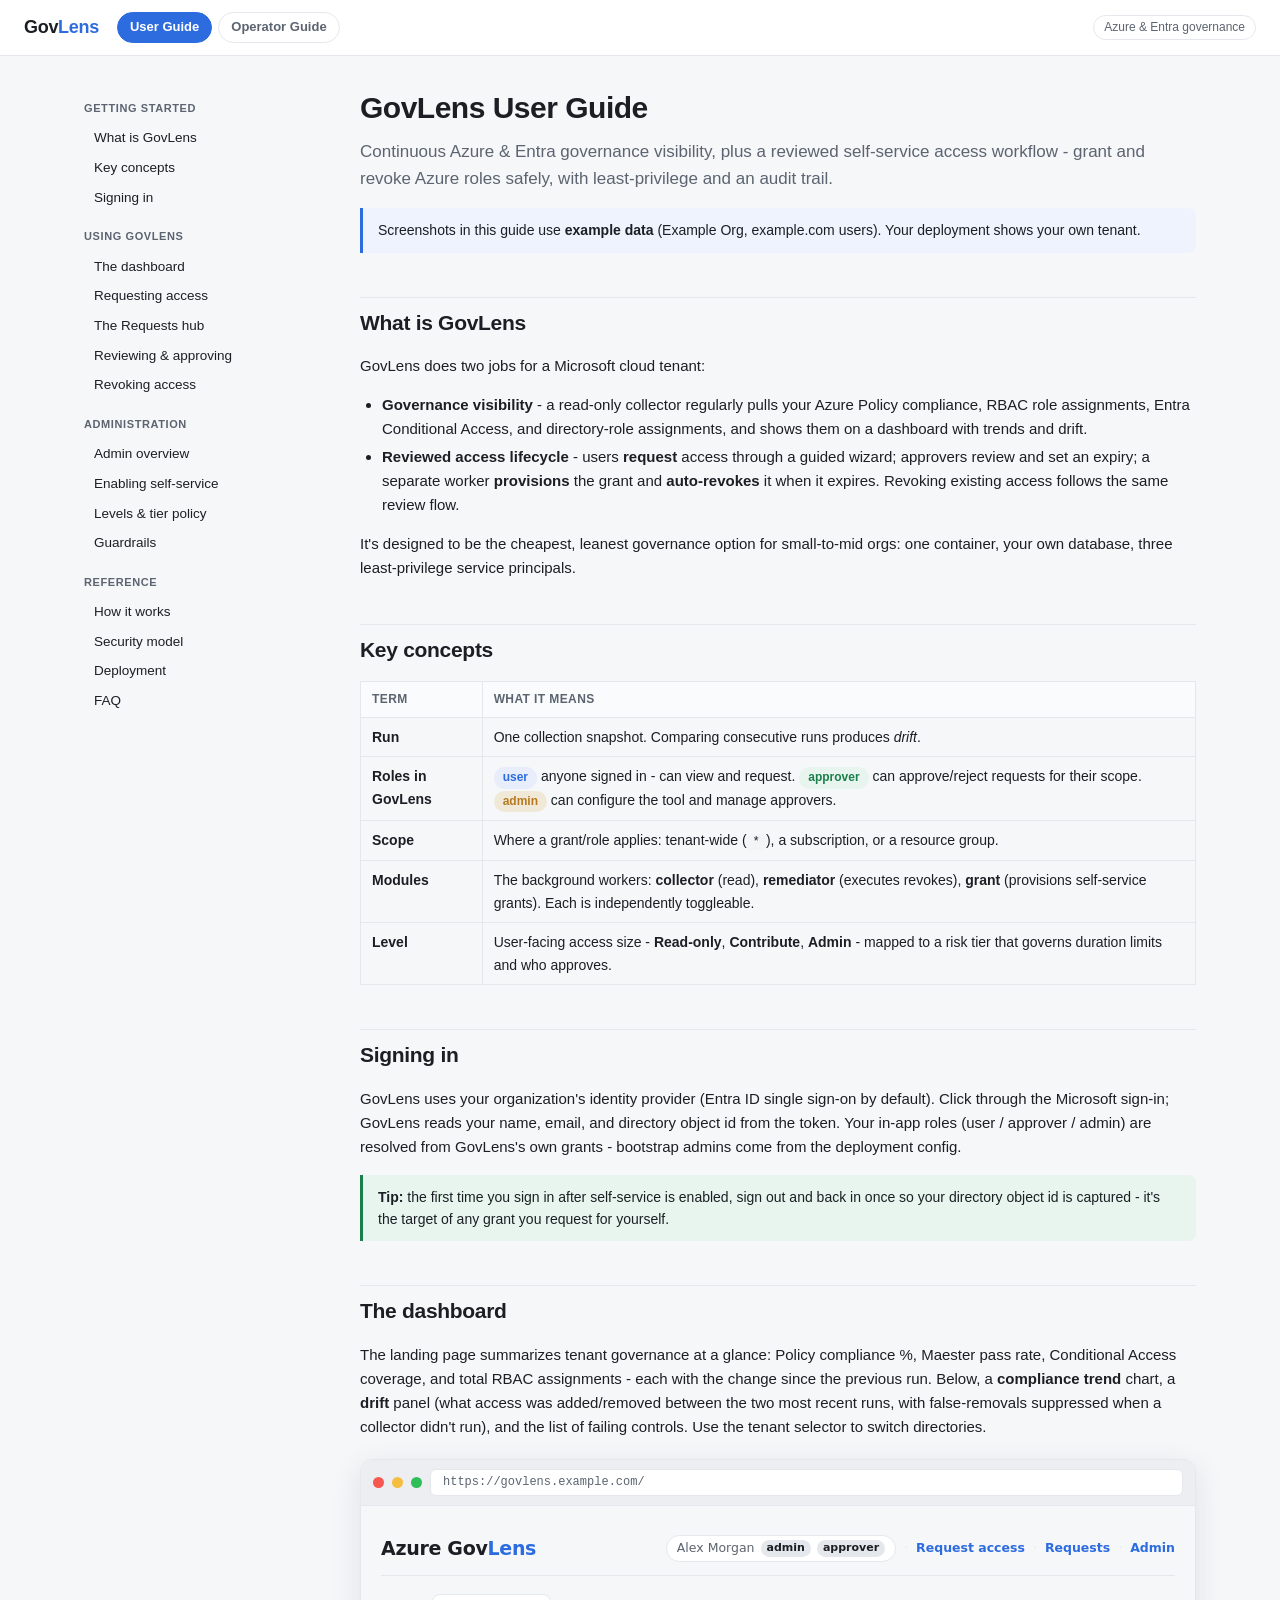
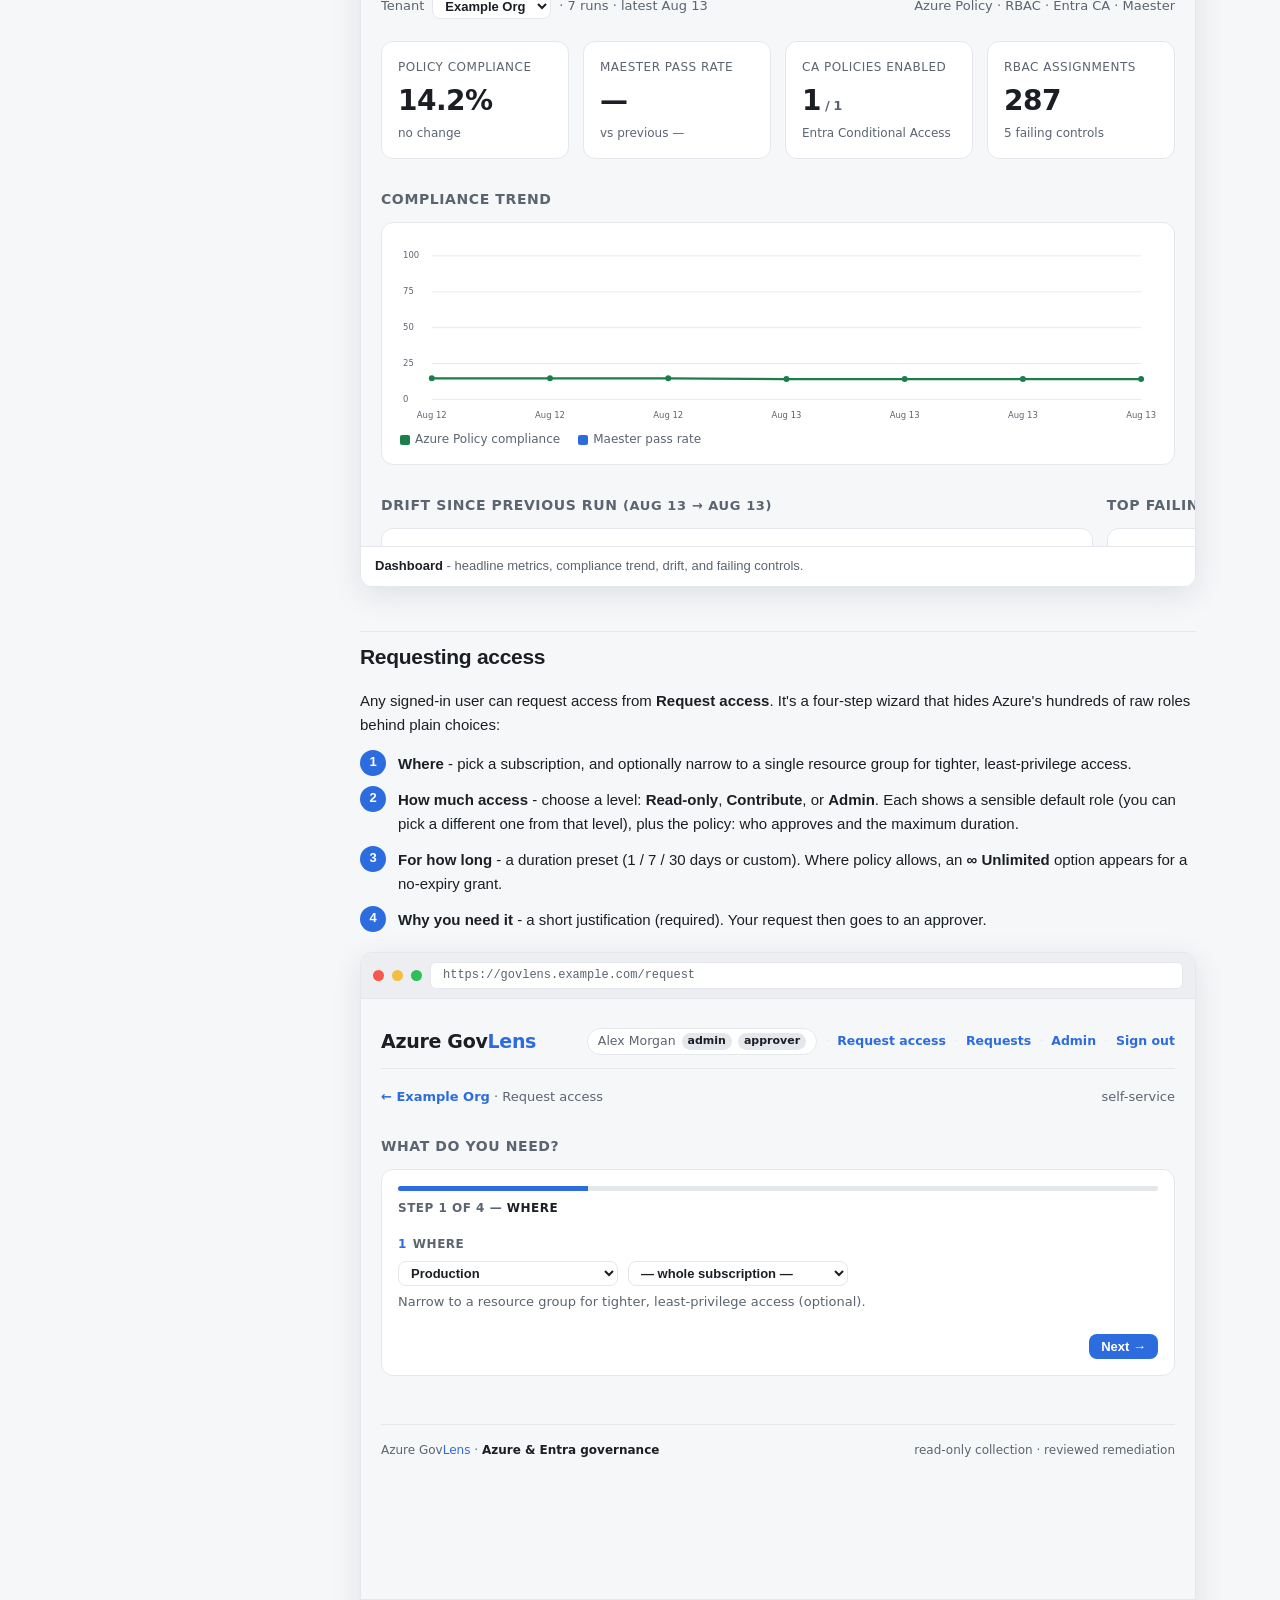
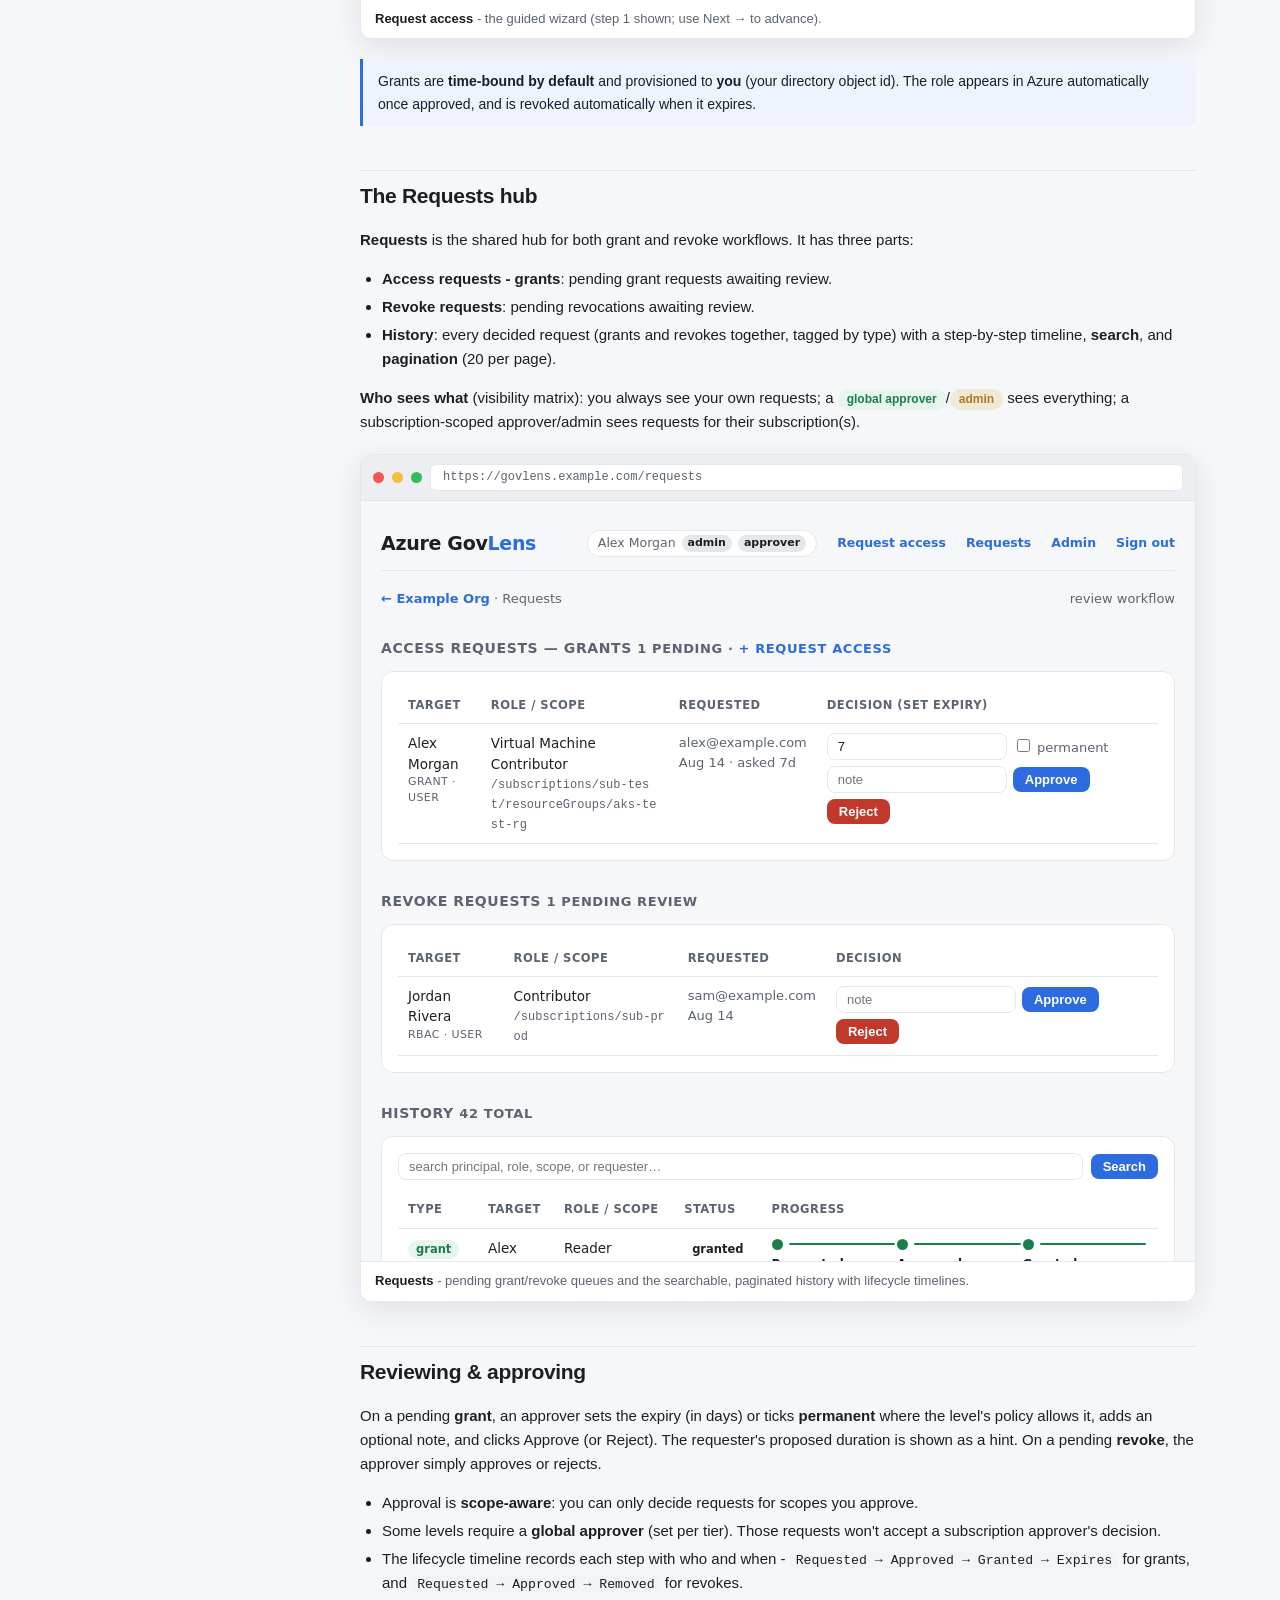
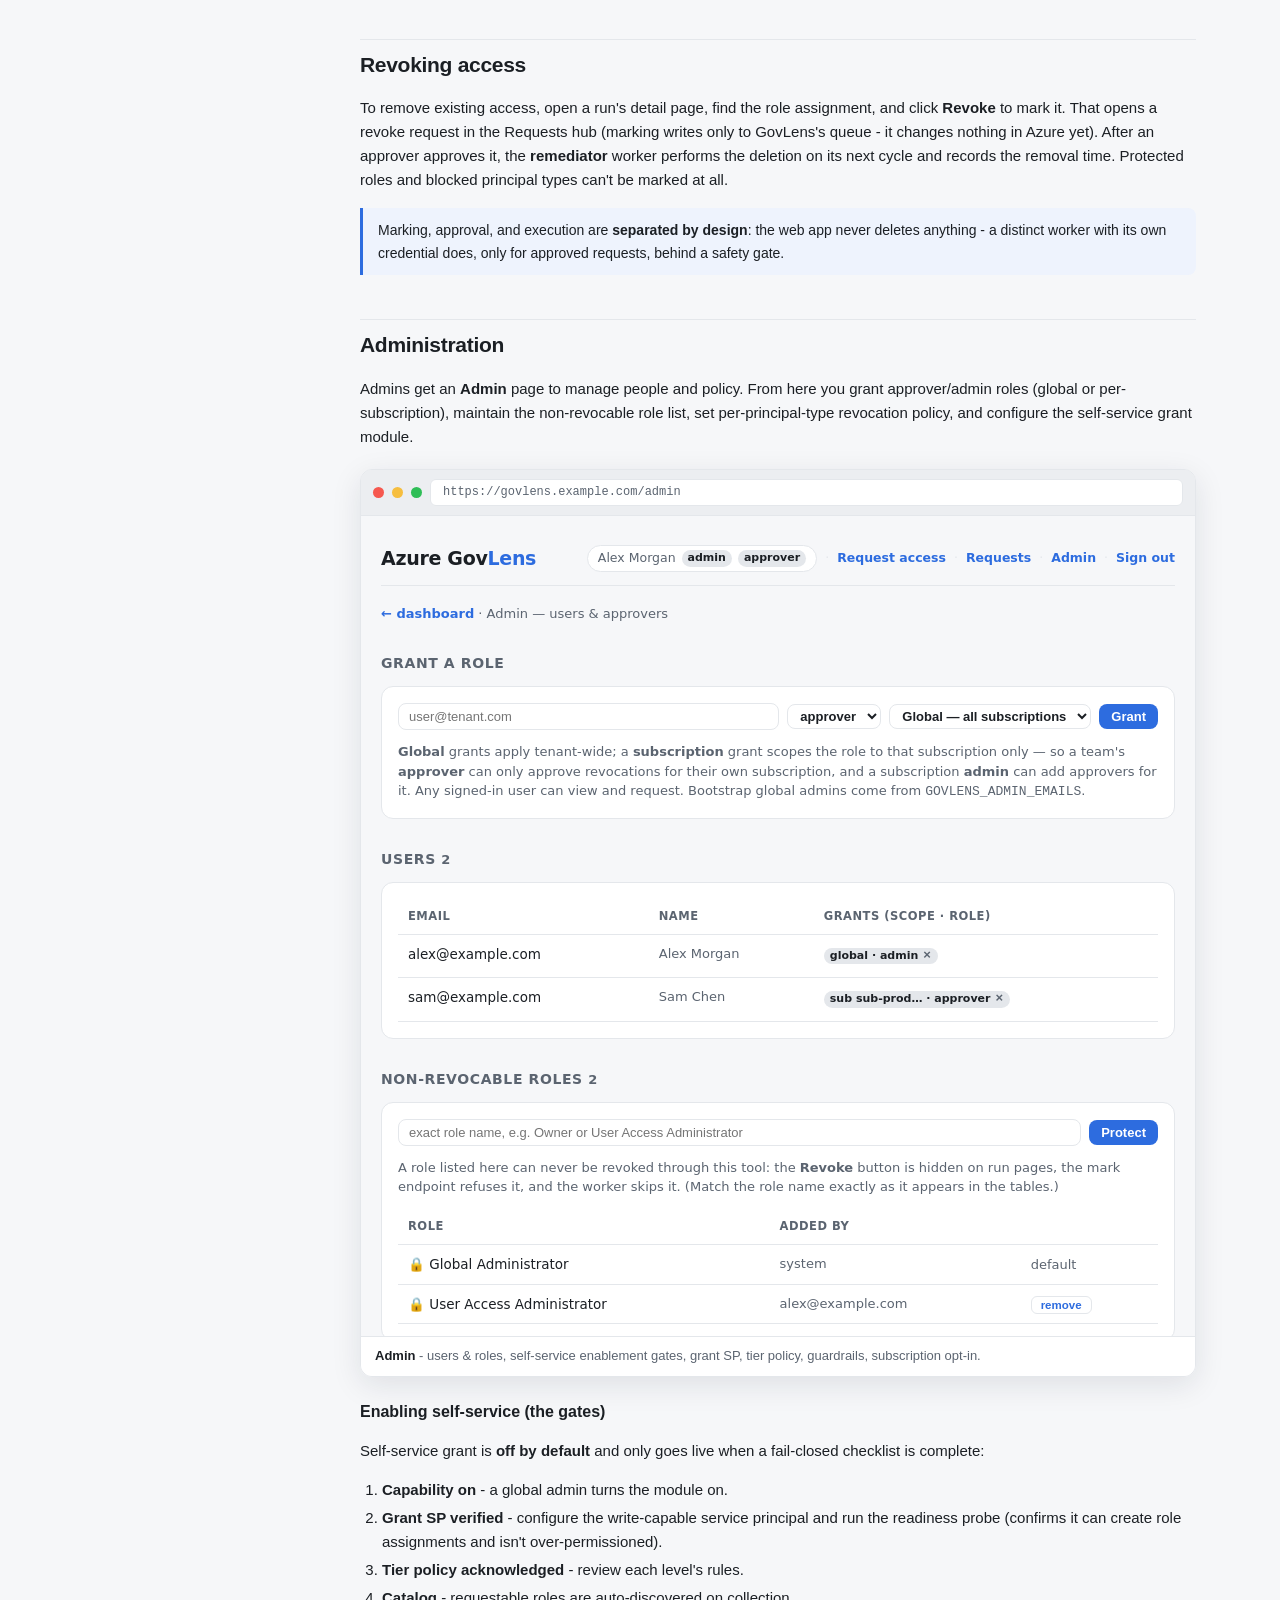
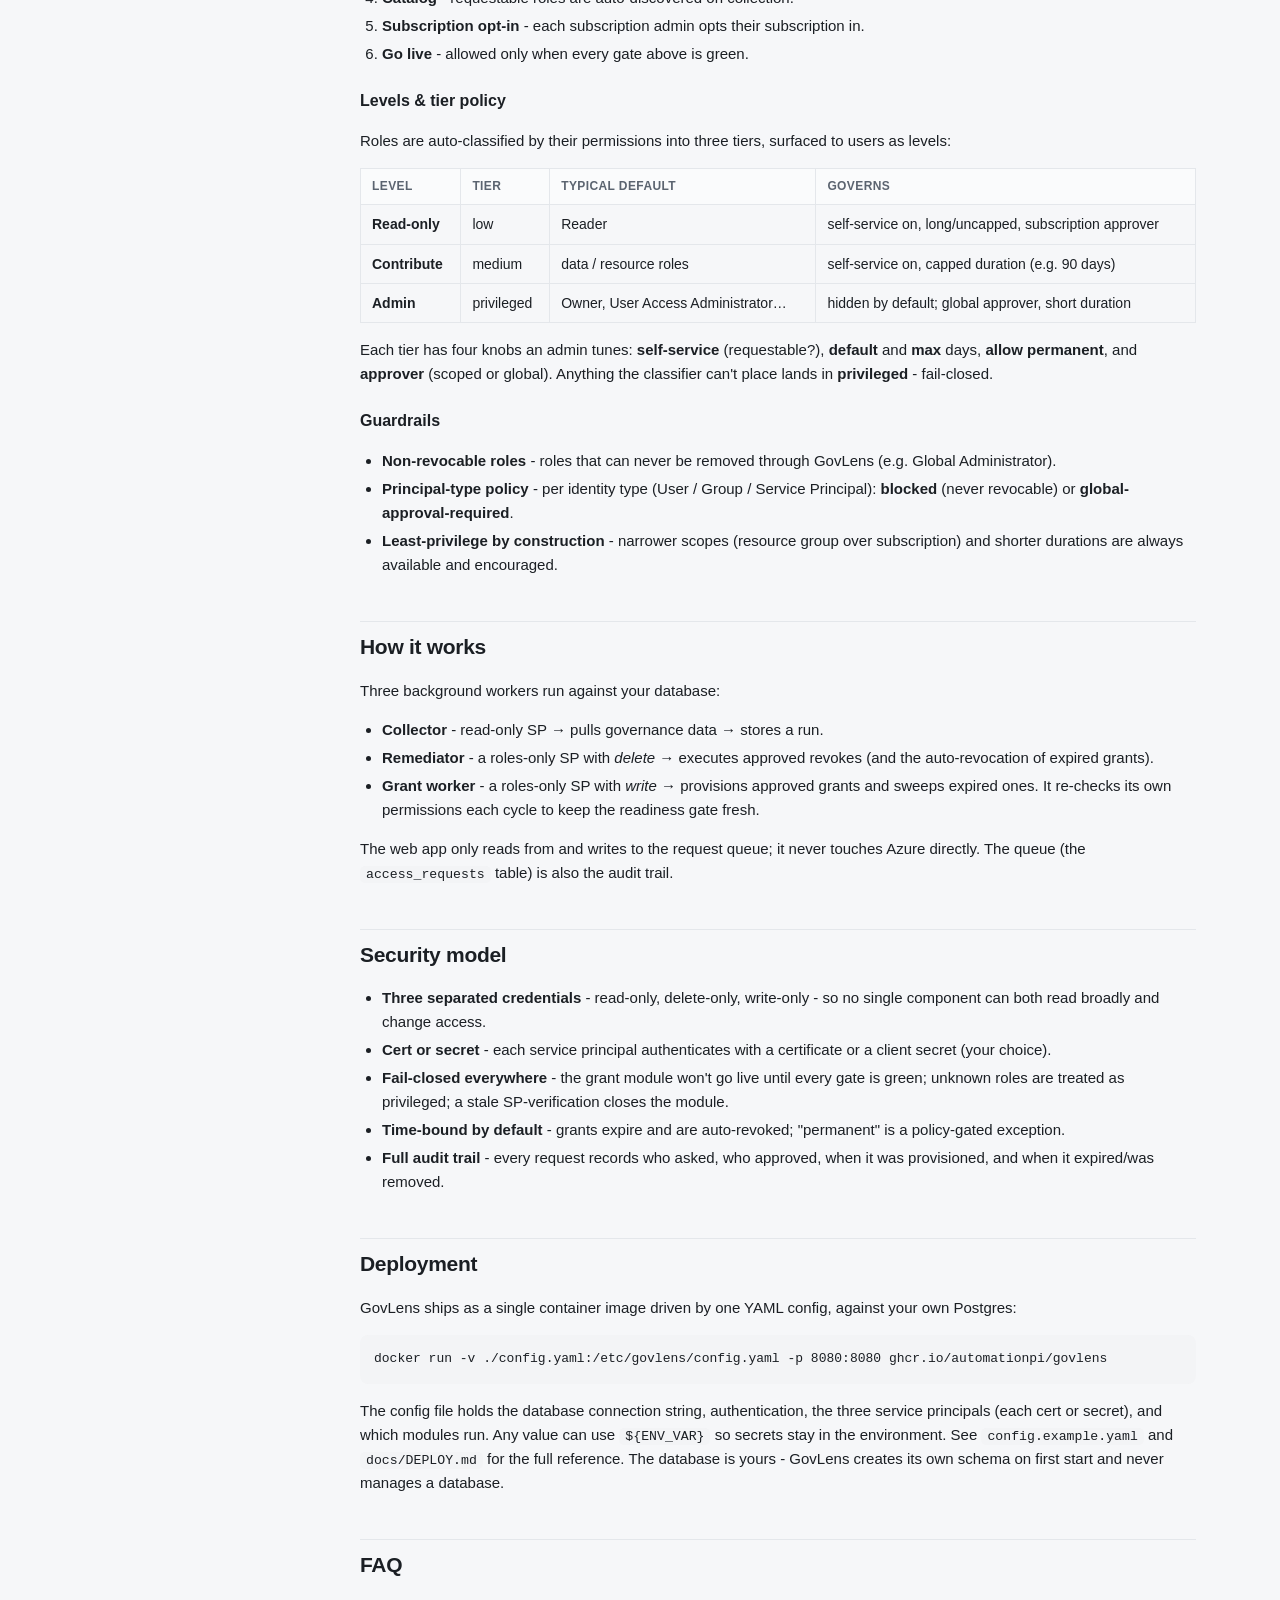
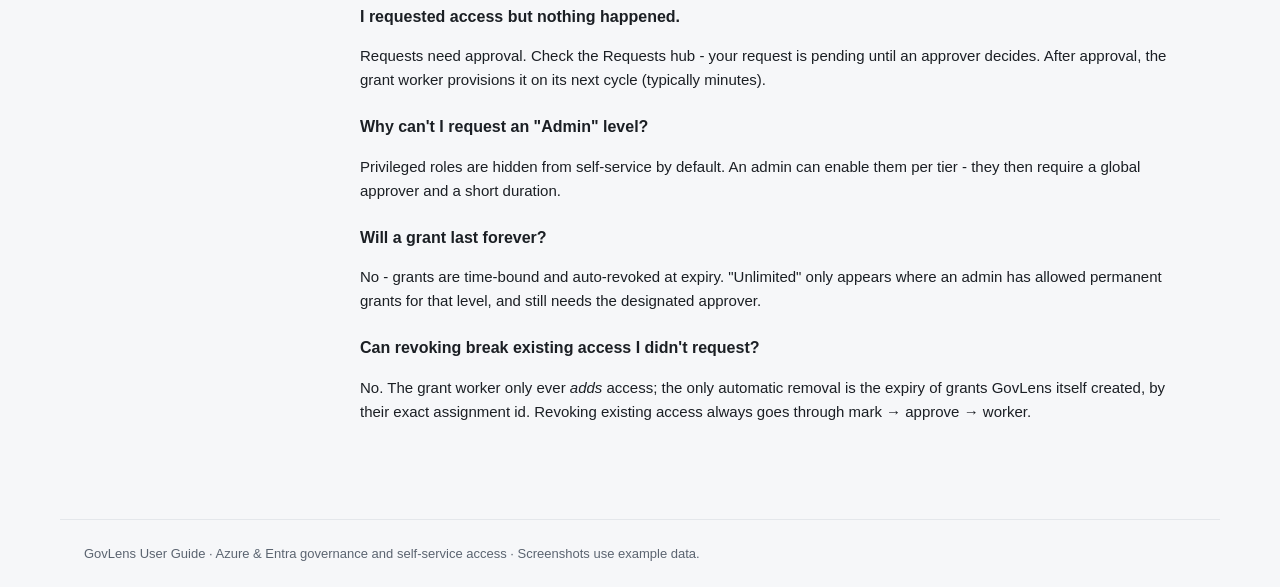
==== docs/user-guide/index.html @ 84d146c8 "Initial public release Lean Azure and Entra governance with a reviewed self-service access workflow:" ====
<!doctype html>
<html lang="en">
<head>
<meta charset="utf-8">
<meta name="viewport" content="width=device-width, initial-scale=1">
<title>GovLens - User Guide</title>
<link rel="stylesheet" href="assets/guide.css">
</head>
<body>
<div class="topbar">
  <span class="brand">Gov<span class="lens">Lens</span></span>
  <nav class="gnav"><a href="index.html" class="active">User Guide</a><a href="operator.html">Operator Guide</a></nav>
  <span style="flex:1"></span>
  <span class="tag">Azure &amp; Entra governance</span>
</div>

<div class="layout">
<nav class="toc">
  <h4>Getting started</h4>
  <a href="#overview">What is GovLens</a>
  <a href="#concepts">Key concepts</a>
  <a href="#signin">Signing in</a>
  <h4>Using GovLens</h4>
  <a href="#dashboard">The dashboard</a>
  <a href="#request">Requesting access</a>
  <a href="#requests">The Requests hub</a>
  <a href="#approve">Reviewing &amp; approving</a>
  <a href="#revoke">Revoking access</a>
  <h4>Administration</h4>
  <a href="#admin">Admin overview</a>
  <a href="#enable">Enabling self-service</a>
  <a href="#tiers">Levels &amp; tier policy</a>
  <a href="#guardrails">Guardrails</a>
  <h4>Reference</h4>
  <a href="#behind">How it works</a>
  <a href="#security">Security model</a>
  <a href="#deploy">Deployment</a>
  <a href="#faq">FAQ</a>
</nav>

<main>
  <h1>GovLens User Guide</h1>
  <p class="lead">Continuous Azure &amp; Entra governance visibility, plus a reviewed self-service
  access workflow - grant and revoke Azure roles safely, with least-privilege and an audit trail.</p>
  <div class="note">Screenshots in this guide use <b>example data</b> (Example Org, example.com users).
  Your deployment shows your own tenant.</div>

  <h2 id="overview">What is GovLens</h2>
  <p>GovLens does two jobs for a Microsoft cloud tenant:</p>
  <ul>
    <li><b>Governance visibility</b> - a read-only collector regularly pulls your Azure Policy
    compliance, RBAC role assignments, Entra Conditional Access, and directory-role assignments,
    and shows them on a dashboard with trends and drift.</li>
    <li><b>Reviewed access lifecycle</b> - users <b>request</b> access through a guided wizard;
    approvers review and set an expiry; a separate worker <b>provisions</b> the grant and
    <b>auto-revokes</b> it when it expires. Revoking existing access follows the same review flow.</li>
  </ul>
  <p>It's designed to be the cheapest, leanest governance option for small-to-mid orgs: one container,
  your own database, three least-privilege service principals.</p>

  <h2 id="concepts">Key concepts</h2>
  <table>
    <tr><th>Term</th><th>What it means</th></tr>
    <tr><td><b>Run</b></td><td>One collection snapshot. Comparing consecutive runs produces <i>drift</i>.</td></tr>
    <tr><td><b>Roles in GovLens</b></td><td><span class="pill p-user">user</span> anyone signed in - can view and request.
      <span class="pill p-approver">approver</span> can approve/reject requests for their scope.
      <span class="pill p-admin">admin</span> can configure the tool and manage approvers.</td></tr>
    <tr><td><b>Scope</b></td><td>Where a grant/role applies: tenant-wide (<code>*</code>), a subscription, or a resource group.</td></tr>
    <tr><td><b>Modules</b></td><td>The background workers: <b>collector</b> (read), <b>remediator</b> (executes revokes),
      <b>grant</b> (provisions self-service grants). Each is independently toggleable.</td></tr>
    <tr><td><b>Level</b></td><td>User-facing access size - <b>Read-only</b>, <b>Contribute</b>, <b>Admin</b> - mapped to a
      risk tier that governs duration limits and who approves.</td></tr>
  </table>

  <h2 id="signin">Signing in</h2>
  <p>GovLens uses your organization's identity provider (Entra ID single sign-on by default). Click
  through the Microsoft sign-in; GovLens reads your name, email, and directory object id from the token.
  Your in-app roles (user / approver / admin) are resolved from GovLens's own grants - bootstrap admins
  come from the deployment config.</p>
  <div class="tip"><b>Tip:</b> the first time you sign in after self-service is enabled, sign out and back
  in once so your directory object id is captured - it's the target of any grant you request for yourself.</div>

  <h2 id="dashboard">The dashboard</h2>
  <p>The landing page summarizes tenant governance at a glance: Policy compliance %, Maester pass rate,
  Conditional Access coverage, and total RBAC assignments - each with the change since the previous run.
  Below, a <b>compliance trend</b> chart, a <b>drift</b> panel (what access was added/removed between the two
  most recent runs, with false-removals suppressed when a collector didn't run), and the list of failing
  controls. Use the tenant selector to switch directories.</p>
  <div class="shot">
    <div class="chrome"><span class="dot" style="background:#f6584f"></span><span class="dot" style="background:#f6be3f"></span>
      <span class="dot" style="background:#2fbe57"></span><span class="url">https://govlens.example.com/</span></div>
    <iframe src="screens/dashboard.html" style="height:640px" title="Dashboard" loading="lazy"></iframe>
    <div class="cap"><b>Dashboard</b> - headline metrics, compliance trend, drift, and failing controls.</div>
  </div>

  <h2 id="request">Requesting access</h2>
  <p>Any signed-in user can request access from <b>Request access</b>. It's a four-step wizard that hides
  Azure's hundreds of raw roles behind plain choices:</p>
  <ol class="steps">
    <li><b>Where</b> - pick a subscription, and optionally narrow to a single resource group for tighter,
    least-privilege access.</li>
    <li><b>How much access</b> - choose a level: <b>Read-only</b>, <b>Contribute</b>, or <b>Admin</b>. Each shows a
    sensible default role (you can pick a different one from that level), plus the policy: who approves and
    the maximum duration.</li>
    <li><b>For how long</b> - a duration preset (1 / 7 / 30 days or custom). Where policy allows, an
    <b>∞ Unlimited</b> option appears for a no-expiry grant.</li>
    <li><b>Why you need it</b> - a short justification (required). Your request then goes to an approver.</li>
  </ol>
  <div class="shot">
    <div class="chrome"><span class="dot" style="background:#f6584f"></span><span class="dot" style="background:#f6be3f"></span>
      <span class="dot" style="background:#2fbe57"></span><span class="url">https://govlens.example.com/request</span></div>
    <iframe src="screens/request.html" style="height:600px" title="Request access wizard" loading="lazy"></iframe>
    <div class="cap"><b>Request access</b> - the guided wizard (step 1 shown; use Next → to advance).</div>
  </div>
  <div class="note">Grants are <b>time-bound by default</b> and provisioned to <b>you</b> (your directory object id).
  The role appears in Azure automatically once approved, and is revoked automatically when it expires.</div>

  <h2 id="requests">The Requests hub</h2>
  <p><b>Requests</b> is the shared hub for both grant and revoke workflows. It has three parts:</p>
  <ul>
    <li><b>Access requests - grants</b>: pending grant requests awaiting review.</li>
    <li><b>Revoke requests</b>: pending revocations awaiting review.</li>
    <li><b>History</b>: every decided request (grants and revokes together, tagged by type) with a
    step-by-step timeline, <b>search</b>, and <b>pagination</b> (20 per page).</li>
  </ul>
  <p><b>Who sees what</b> (visibility matrix): you always see your own requests; a
  <span class="pill p-approver">global approver</span>/<span class="pill p-admin">admin</span> sees everything;
  a subscription-scoped approver/admin sees requests for their subscription(s).</p>
  <div class="shot">
    <div class="chrome"><span class="dot" style="background:#f6584f"></span><span class="dot" style="background:#f6be3f"></span>
      <span class="dot" style="background:#2fbe57"></span><span class="url">https://govlens.example.com/requests</span></div>
    <iframe src="screens/requests.html" style="height:760px" title="Requests hub" loading="lazy"></iframe>
    <div class="cap"><b>Requests</b> - pending grant/revoke queues and the searchable, paginated history with lifecycle timelines.</div>
  </div>

  <h2 id="approve">Reviewing &amp; approving</h2>
  <p>On a pending <b>grant</b>, an approver sets the expiry (in days) or ticks <b>permanent</b> where the level's
  policy allows it, adds an optional note, and clicks Approve (or Reject). The requester's proposed duration is
  shown as a hint. On a pending <b>revoke</b>, the approver simply approves or rejects.</p>
  <ul>
    <li>Approval is <b>scope-aware</b>: you can only decide requests for scopes you approve.</li>
    <li>Some levels require a <b>global approver</b> (set per tier). Those requests won't accept a subscription
    approver's decision.</li>
    <li>The lifecycle timeline records each step with who and when - <code>Requested → Approved → Granted → Expires</code>
    for grants, and <code>Requested → Approved → Removed</code> for revokes.</li>
  </ul>

  <h2 id="revoke">Revoking access</h2>
  <p>To remove existing access, open a run's detail page, find the role assignment, and click <b>Revoke</b> to mark
  it. That opens a revoke request in the Requests hub (marking writes only to GovLens's queue - it changes nothing
  in Azure yet). After an approver approves it, the <b>remediator</b> worker performs the deletion on its next
  cycle and records the removal time. Protected roles and blocked principal types can't be marked at all.</p>
  <div class="note">Marking, approval, and execution are <b>separated by design</b>: the web app never deletes
  anything - a distinct worker with its own credential does, only for approved requests, behind a safety gate.</div>

  <h2 id="admin">Administration</h2>
  <p>Admins get an <b>Admin</b> page to manage people and policy. From here you grant approver/admin roles
  (global or per-subscription), maintain the non-revocable role list, set per-principal-type revocation policy,
  and configure the self-service grant module.</p>
  <div class="shot">
    <div class="chrome"><span class="dot" style="background:#f6584f"></span><span class="dot" style="background:#f6be3f"></span>
      <span class="dot" style="background:#2fbe57"></span><span class="url">https://govlens.example.com/admin</span></div>
    <iframe src="screens/admin.html" style="height:820px" title="Admin" loading="lazy"></iframe>
    <div class="cap"><b>Admin</b> - users &amp; roles, self-service enablement gates, grant SP, tier policy, guardrails, subscription opt-in.</div>
  </div>

  <h3 id="enable">Enabling self-service (the gates)</h3>
  <p>Self-service grant is <b>off by default</b> and only goes live when a fail-closed checklist is complete:</p>
  <ol>
    <li><b>Capability on</b> - a global admin turns the module on.</li>
    <li><b>Grant SP verified</b> - configure the write-capable service principal and run the readiness probe
    (confirms it can create role assignments and isn't over-permissioned).</li>
    <li><b>Tier policy acknowledged</b> - review each level's rules.</li>
    <li><b>Catalog</b> - requestable roles are auto-discovered on collection.</li>
    <li><b>Subscription opt-in</b> - each subscription admin opts their subscription in.</li>
    <li><b>Go live</b> - allowed only when every gate above is green.</li>
  </ol>

  <h3 id="tiers">Levels &amp; tier policy</h3>
  <p>Roles are auto-classified by their permissions into three tiers, surfaced to users as levels:</p>
  <table>
    <tr><th>Level</th><th>Tier</th><th>Typical default</th><th>Governs</th></tr>
    <tr><td><b>Read-only</b></td><td>low</td><td>Reader</td><td>self-service on, long/uncapped, subscription approver</td></tr>
    <tr><td><b>Contribute</b></td><td>medium</td><td>data / resource roles</td><td>self-service on, capped duration (e.g. 90 days)</td></tr>
    <tr><td><b>Admin</b></td><td>privileged</td><td>Owner, User Access Administrator…</td><td>hidden by default; global approver, short duration</td></tr>
  </table>
  <p>Each tier has four knobs an admin tunes: <b>self-service</b> (requestable?), <b>default</b> and <b>max</b> days,
  <b>allow permanent</b>, and <b>approver</b> (scoped or global). Anything the classifier can't place lands in
  <b>privileged</b> - fail-closed.</p>

  <h3 id="guardrails">Guardrails</h3>
  <ul>
    <li><b>Non-revocable roles</b> - roles that can never be removed through GovLens (e.g. Global Administrator).</li>
    <li><b>Principal-type policy</b> - per identity type (User / Group / Service Principal): <b>blocked</b>
    (never revocable) or <b>global-approval-required</b>.</li>
    <li><b>Least-privilege by construction</b> - narrower scopes (resource group over subscription) and shorter
    durations are always available and encouraged.</li>
  </ul>

  <h2 id="behind">How it works</h2>
  <p>Three background workers run against your database:</p>
  <ul>
    <li><b>Collector</b> - read-only SP → pulls governance data → stores a run.</li>
    <li><b>Remediator</b> - a roles-only SP with <i>delete</i> → executes approved revokes (and the auto-revocation
    of expired grants).</li>
    <li><b>Grant worker</b> - a roles-only SP with <i>write</i> → provisions approved grants and sweeps expired ones.
    It re-checks its own permissions each cycle to keep the readiness gate fresh.</li>
  </ul>
  <p>The web app only reads from and writes to the request queue; it never touches Azure directly. The queue
  (the <code>access_requests</code> table) is also the audit trail.</p>

  <h2 id="security">Security model</h2>
  <ul>
    <li><b>Three separated credentials</b> - read-only, delete-only, write-only - so no single component can both
    read broadly and change access.</li>
    <li><b>Cert or secret</b> - each service principal authenticates with a certificate or a client secret (your choice).</li>
    <li><b>Fail-closed everywhere</b> - the grant module won't go live until every gate is green; unknown roles are
    treated as privileged; a stale SP-verification closes the module.</li>
    <li><b>Time-bound by default</b> - grants expire and are auto-revoked; "permanent" is a policy-gated exception.</li>
    <li><b>Full audit trail</b> - every request records who asked, who approved, when it was provisioned, and when it
    expired/was removed.</li>
  </ul>

  <h2 id="deploy">Deployment</h2>
  <p>GovLens ships as a single container image driven by one YAML config, against your own Postgres:</p>
  <pre style="background:var(--code);padding:14px;border-radius:8px;overflow:auto;font-size:13px">docker run -v ./config.yaml:/etc/govlens/config.yaml -p 8080:8080 ghcr.io/automationpi/govlens</pre>
  <p>The config file holds the database connection string, authentication, the three service principals (each cert
  or secret), and which modules run. Any value can use <code>${ENV_VAR}</code> so secrets stay in the environment.
  See <code>config.example.yaml</code> and <code>docs/DEPLOY.md</code> for the full reference. The database is
  yours - GovLens creates its own schema on first start and never manages a database.</p>

  <h2 id="faq">FAQ</h2>
  <h3>I requested access but nothing happened.</h3>
  <p>Requests need approval. Check the Requests hub - your request is pending until an approver decides. After
  approval, the grant worker provisions it on its next cycle (typically minutes).</p>
  <h3>Why can't I request an "Admin" level?</h3>
  <p>Privileged roles are hidden from self-service by default. An admin can enable them per tier - they then require
  a global approver and a short duration.</p>
  <h3>Will a grant last forever?</h3>
  <p>No - grants are time-bound and auto-revoked at expiry. "Unlimited" only appears where an admin has allowed
  permanent grants for that level, and still needs the designated approver.</p>
  <h3>Can revoking break existing access I didn't request?</h3>
  <p>No. The grant worker only ever <i>adds</i> access; the only automatic removal is the expiry of grants GovLens
  itself created, by their exact assignment id. Revoking existing access always goes through mark → approve → worker.</p>
</main>
</div>

<footer>
  GovLens User Guide · Azure &amp; Entra governance and self-service access · Screenshots use example data.
</footer>
</body>
</html>
---- docs/user-guide/assets/guide.css ----
:root{
    --bg:#f6f7f9; --card:#ffffff; --ink:#1b1f24; --muted:#5b6470; --line:#e4e7eb;
    --accent:#2d6cdf; --accent-soft:#eef3fd; --good:#1a7f4b; --warn:#b7791f; --warn-soft:#fdf6e9; --bad:#c0392b;
    --code:#f3f4f6;
  }
  *{box-sizing:border-box}
  html{scroll-behavior:smooth}
  body{margin:0;background:var(--bg);color:var(--ink);
    font:15px/1.6 -apple-system,BlinkMacSystemFont,"Segoe UI",Roboto,Helvetica,Arial,sans-serif}
  a{color:var(--accent);text-decoration:none}
  a:hover{text-decoration:underline}
  code{background:var(--code);border-radius:5px;padding:1px 6px;font-size:.88em;
    font-family:ui-monospace,SFMono-Regular,Menlo,Consolas,monospace}
  .topbar{position:sticky;top:0;z-index:10;background:rgba(255,255,255,.92);backdrop-filter:blur(6px);
    border-bottom:1px solid var(--line);padding:12px 24px;display:flex;align-items:center;gap:10px}
  .brand{font-weight:800;letter-spacing:-.3px;font-size:18px}
  .brand .lens{color:var(--accent)}
  .tag{font-size:12px;color:var(--muted);border:1px solid var(--line);border-radius:20px;padding:2px 10px}
  .layout{display:grid;grid-template-columns:240px 1fr;gap:36px;max-width:1160px;margin:0 auto;padding:28px 24px 80px}
  nav.toc{position:sticky;top:70px;align-self:start;font-size:13.5px;max-height:calc(100vh - 90px);overflow:auto}
  nav.toc h4{font-size:11px;text-transform:uppercase;letter-spacing:.6px;color:var(--muted);margin:16px 0 6px}
  nav.toc a{display:block;color:var(--ink);padding:4px 8px;border-radius:6px;border-left:2px solid transparent}
  nav.toc a:hover{background:var(--accent-soft);text-decoration:none}
  main{min-width:0}
  main h1{font-size:30px;letter-spacing:-.5px;margin:0 0 6px}
  main h2{font-size:21px;letter-spacing:-.3px;margin:44px 0 10px;padding-top:8px;border-top:1px solid var(--line)}
  main h3{font-size:16px;margin:22px 0 6px}
  .lead{font-size:17px;color:var(--muted);margin:0 0 8px}
  ul,ol{padding-left:22px}
  li{margin:4px 0}
  .pill{display:inline-block;font-size:12px;font-weight:600;border-radius:20px;padding:1px 9px}
  .p-user{background:#e7edfb;color:var(--accent)} .p-approver{background:#e7f5ee;color:var(--good)}
  .p-admin{background:#f0e9d8;color:var(--warn)}
  .note,.warn,.tip{border-left:3px solid var(--accent);background:var(--accent-soft);
    padding:11px 15px;border-radius:0 8px 8px 0;margin:16px 0;font-size:14px}
  .warn{border-color:var(--warn);background:var(--warn-soft)}
  .tip{border-color:var(--good);background:#e7f5ee}
  .note b,.warn b,.tip b{color:var(--ink)}
  table{border-collapse:collapse;width:100%;margin:14px 0;font-size:14px}
  th,td{border:1px solid var(--line);padding:8px 11px;text-align:left;vertical-align:top}
  th{background:#fafbfc;font-size:12px;text-transform:uppercase;letter-spacing:.4px;color:var(--muted)}
  /* Screenshot frame */
  .shot{border:1px solid var(--line);border-radius:12px;overflow:hidden;
    box-shadow:0 8px 30px rgba(20,30,50,.10);margin:20px 0}
  .shot .chrome{display:flex;align-items:center;gap:8px;padding:9px 12px;background:#eceef1;border-bottom:1px solid var(--line)}
  .shot .dot{width:11px;height:11px;border-radius:50%;flex:0 0 auto}
  .shot .url{flex:1;background:#fff;border:1px solid var(--line);border-radius:6px;padding:3px 12px;
    font-size:12px;color:var(--muted);font-family:ui-monospace,monospace;overflow:hidden;white-space:nowrap;text-overflow:ellipsis}
  .shot iframe{width:100%;border:0;display:block;background:#fff}
  .shot .cap{padding:9px 14px;font-size:13px;color:var(--muted);background:var(--card);border-top:1px solid var(--line)}
  .cap b{color:var(--ink)}
  .steps{counter-reset:s;list-style:none;padding-left:0}
  .steps>li{counter-increment:s;position:relative;padding-left:38px;margin:12px 0}
  .steps>li::before{content:counter(s);position:absolute;left:0;top:-2px;width:26px;height:26px;border-radius:50%;
    background:var(--accent);color:#fff;font-weight:700;font-size:13px;display:flex;align-items:center;justify-content:center}
  footer{max-width:1160px;margin:0 auto;padding:24px;color:var(--muted);font-size:13px;border-top:1px solid var(--line)}
  @media(max-width:820px){.layout{grid-template-columns:1fr}nav.toc{display:none}}

/* ---- shared guide nav (User / Operator tabs) ---- */
.gnav{display:flex;gap:6px;margin-left:8px}
.gnav a{font-size:13px;font-weight:600;color:var(--muted);padding:4px 12px;border-radius:20px;border:1px solid var(--line);background:#fff}
.gnav a:hover{text-decoration:none;border-color:var(--accent);color:var(--accent)}
.gnav a.active{background:var(--accent);color:#fff;border-color:var(--accent)}

/* ---- command / code blocks ---- */
pre.cmd{background:#141821;color:#e6e9ef;padding:14px 16px;border-radius:10px;overflow:auto;
  font:13px/1.6 ui-monospace,SFMono-Regular,Menlo,Consolas,monospace;margin:14px 0}
pre.cmd .c{color:#8b93a7}         /* comment */
pre.cmd .k{color:#7fb3ff}         /* keyword/flag */
kbd{background:#fff;border:1px solid var(--line);border-bottom-width:2px;border-radius:5px;
  padding:1px 6px;font:12px ui-monospace,monospace}

/* ---- architecture diagram ---- */
.arch{display:grid;grid-template-columns:1fr 1fr 1fr;gap:14px;align-items:stretch;margin:18px 0}
.arch .col{display:flex;flex-direction:column;gap:10px}
.arch .colhead{font-size:11px;text-transform:uppercase;letter-spacing:.5px;color:var(--muted);font-weight:700;text-align:center}
.box{border:1px solid var(--line);border-radius:10px;background:var(--card);padding:10px 12px;font-size:13.5px;box-shadow:0 2px 8px rgba(20,30,50,.05)}
.box b{display:block}
.box .s{font-size:12px;color:var(--muted)}
.box.read{border-left:3px solid var(--good)}
.box.del{border-left:3px solid var(--bad)}
.box.write{border-left:3px solid var(--accent)}
.box.db{border-left:3px solid var(--warn)}
.arch .lgd{grid-column:1/-1;font-size:12.5px;color:var(--muted);text-align:center}
@media(max-width:820px){.arch{grid-template-columns:1fr}}
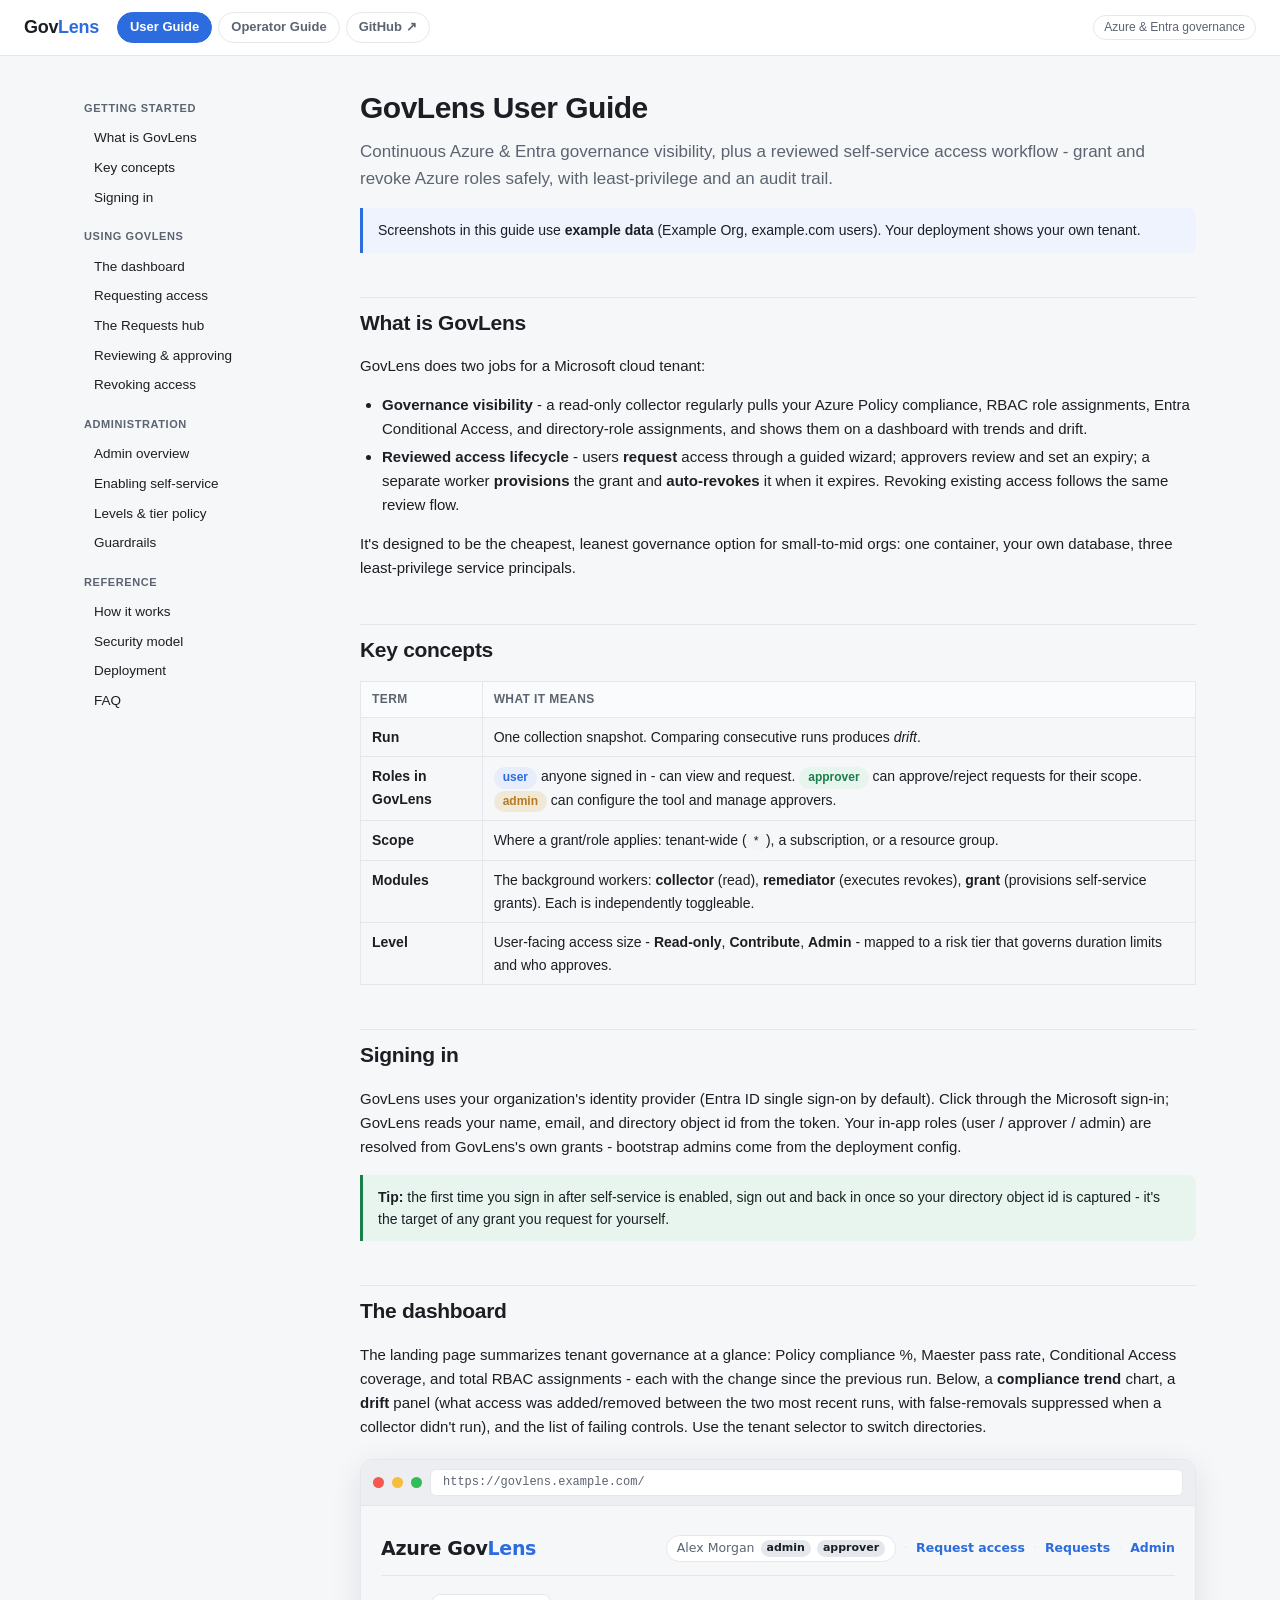
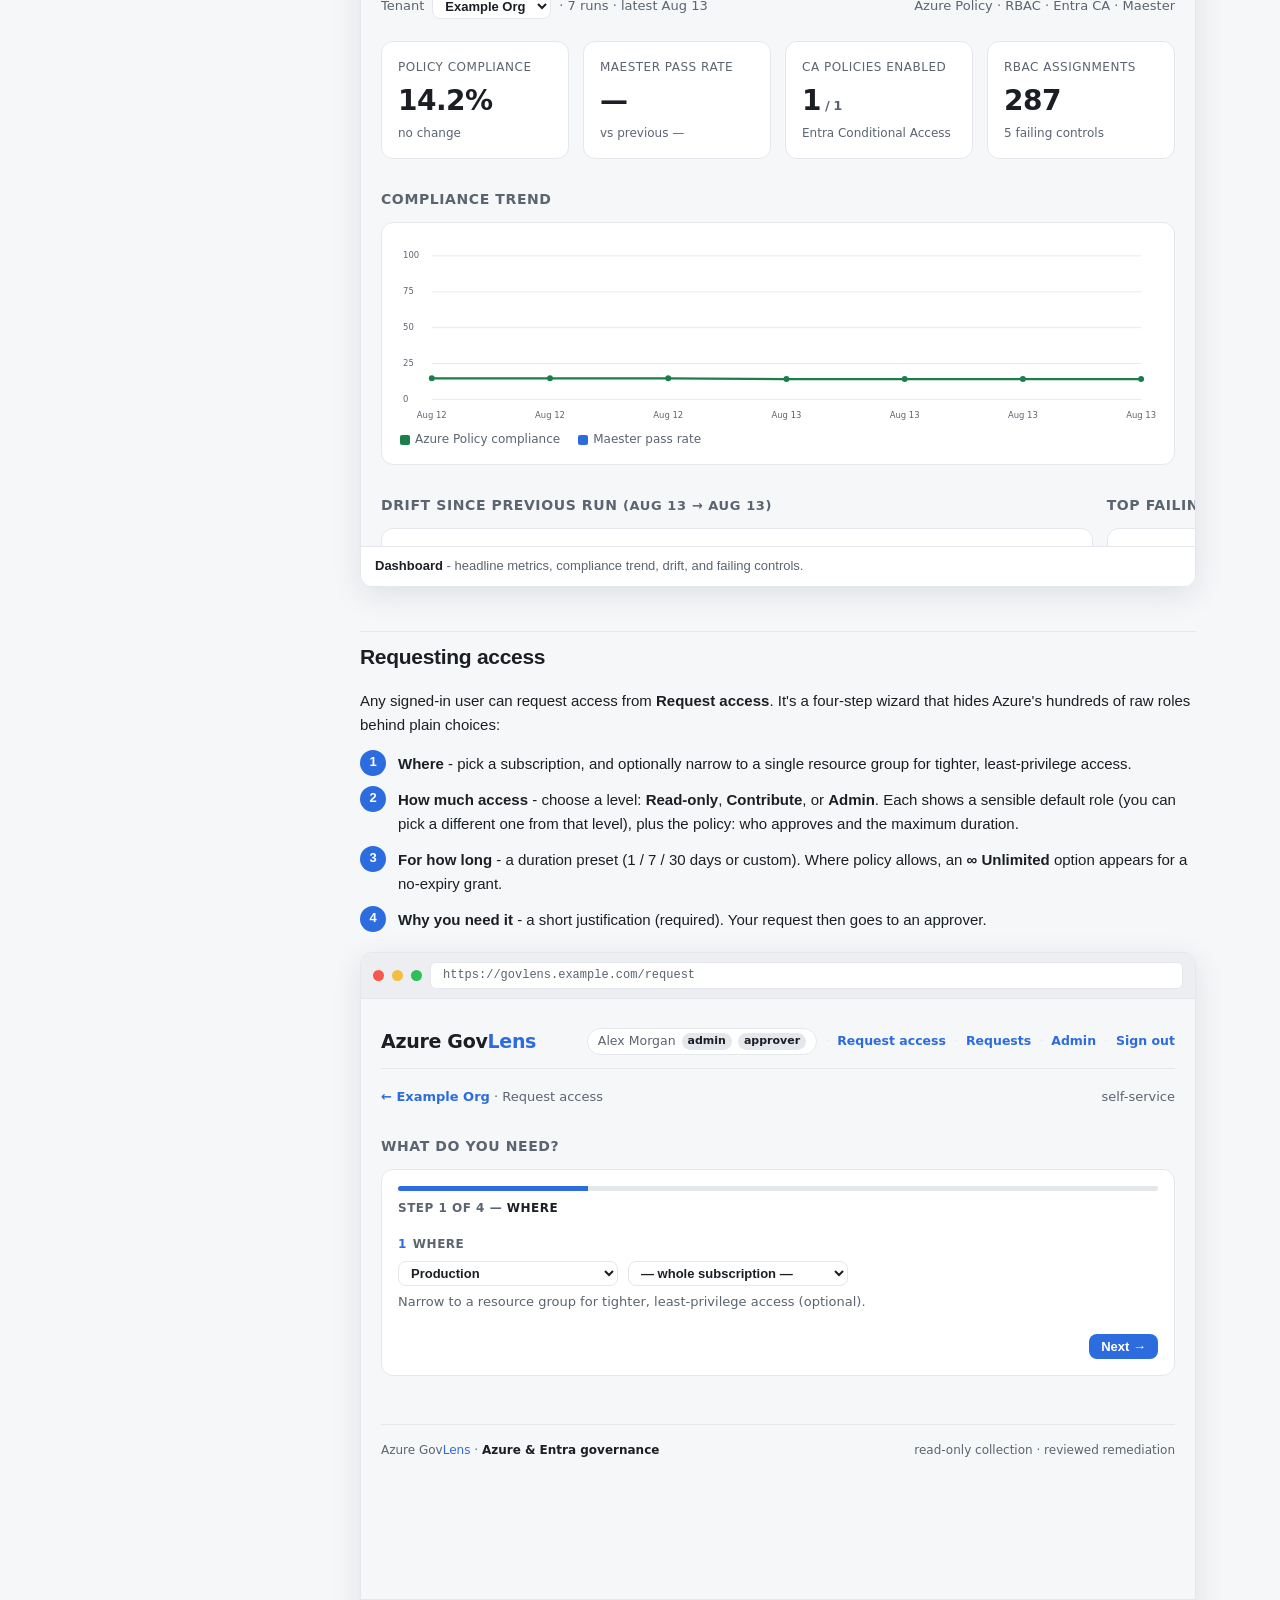
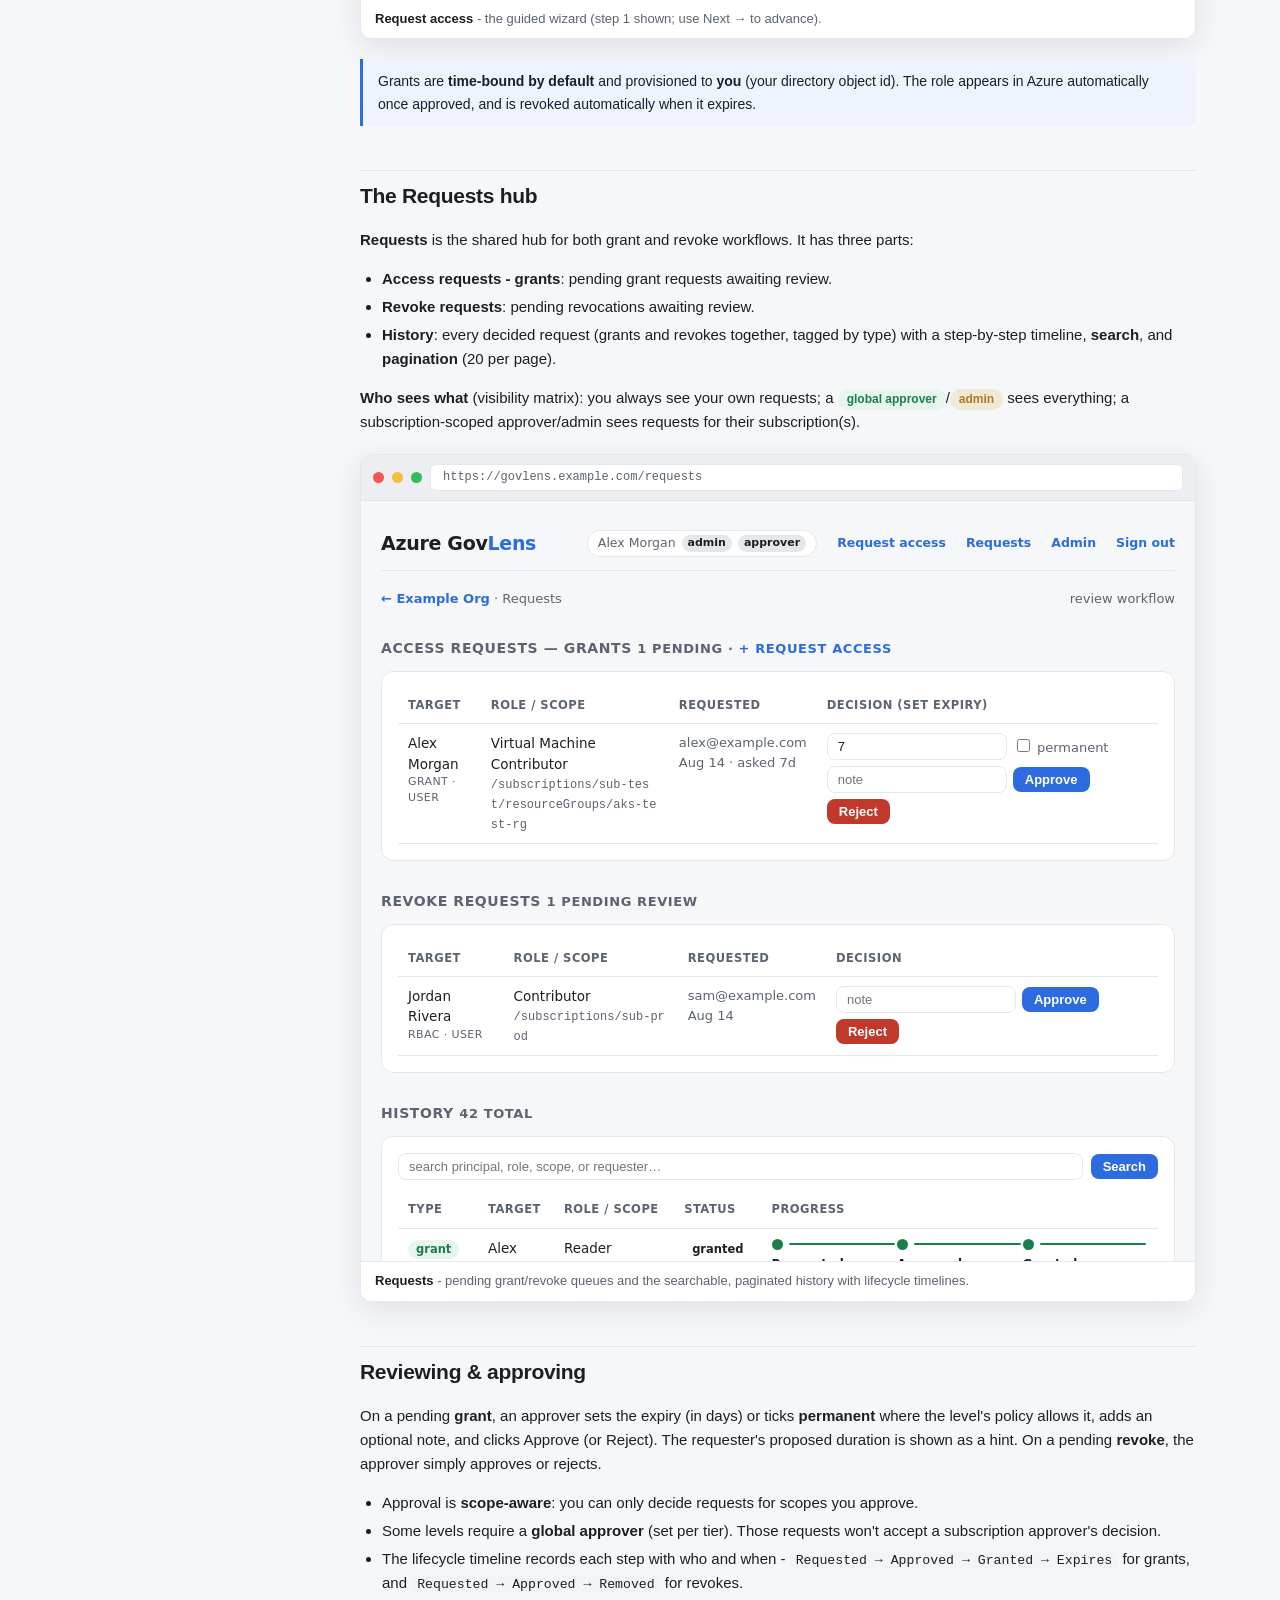
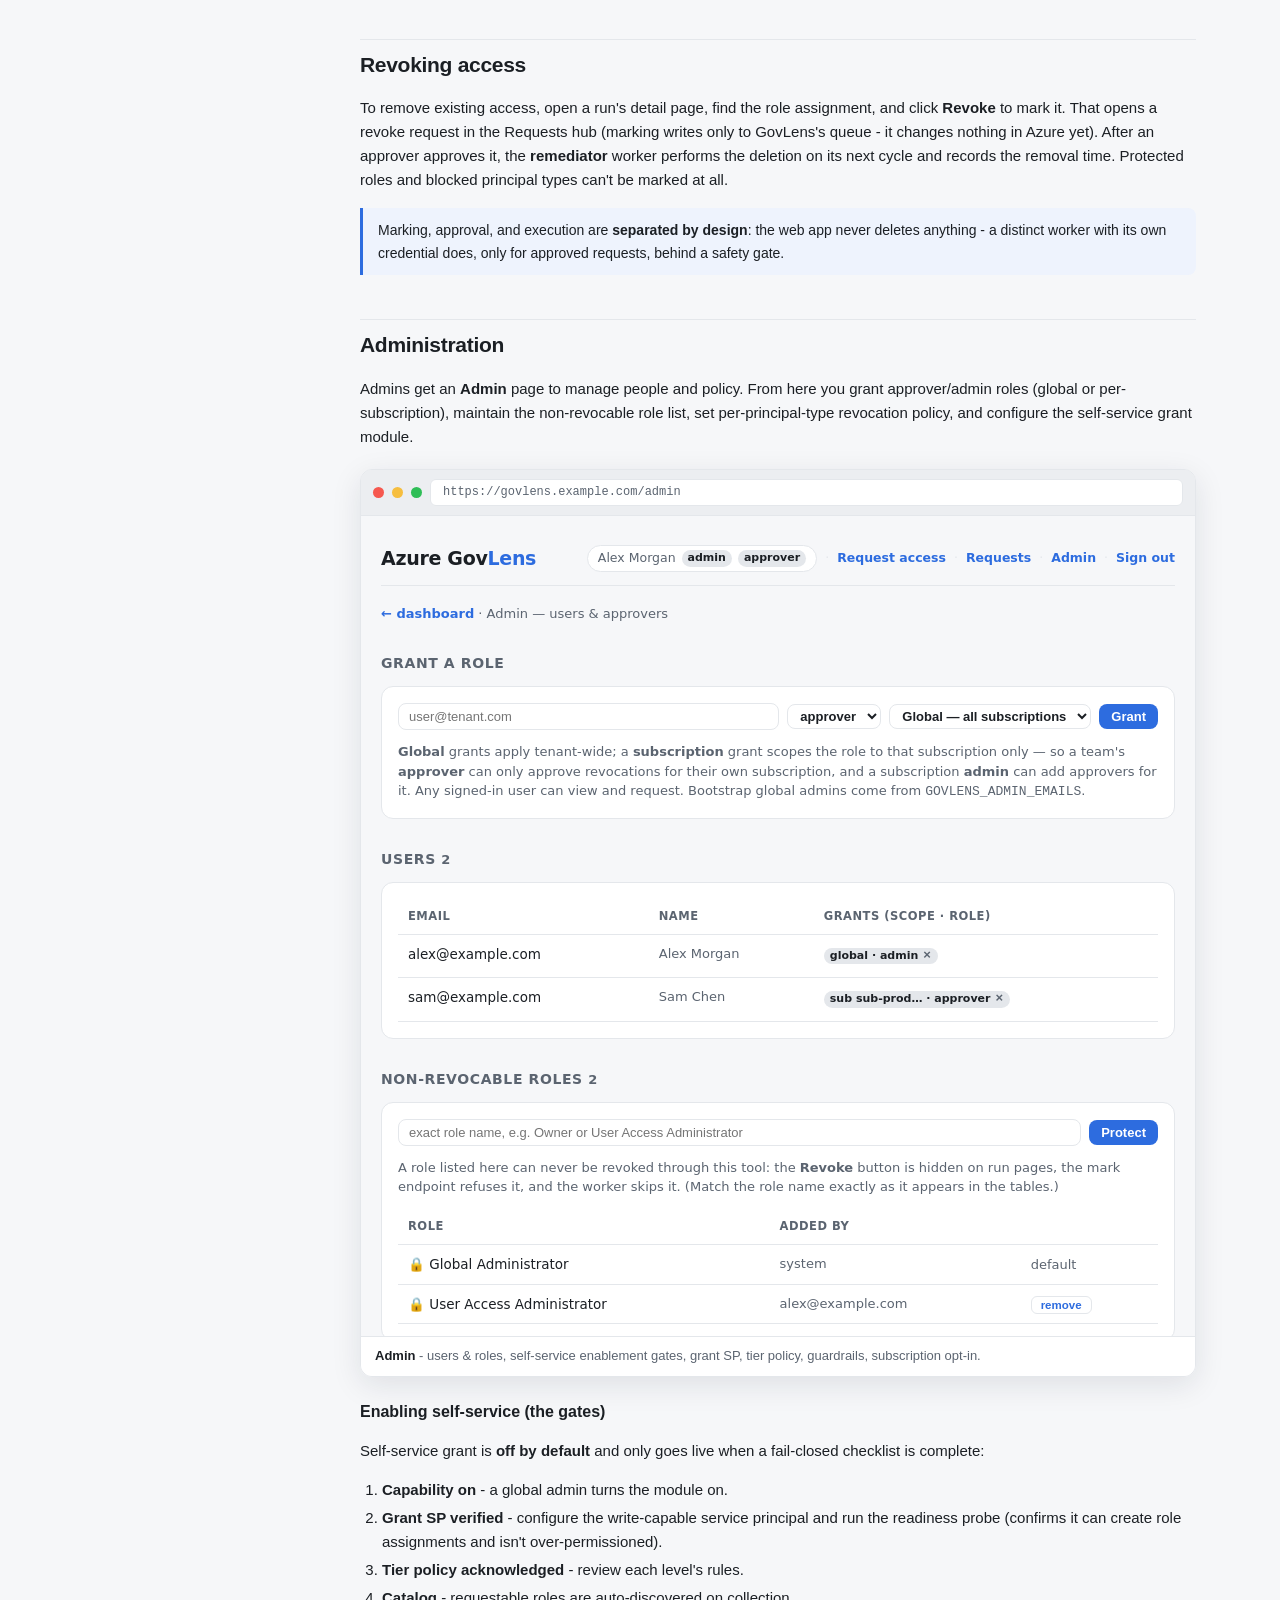
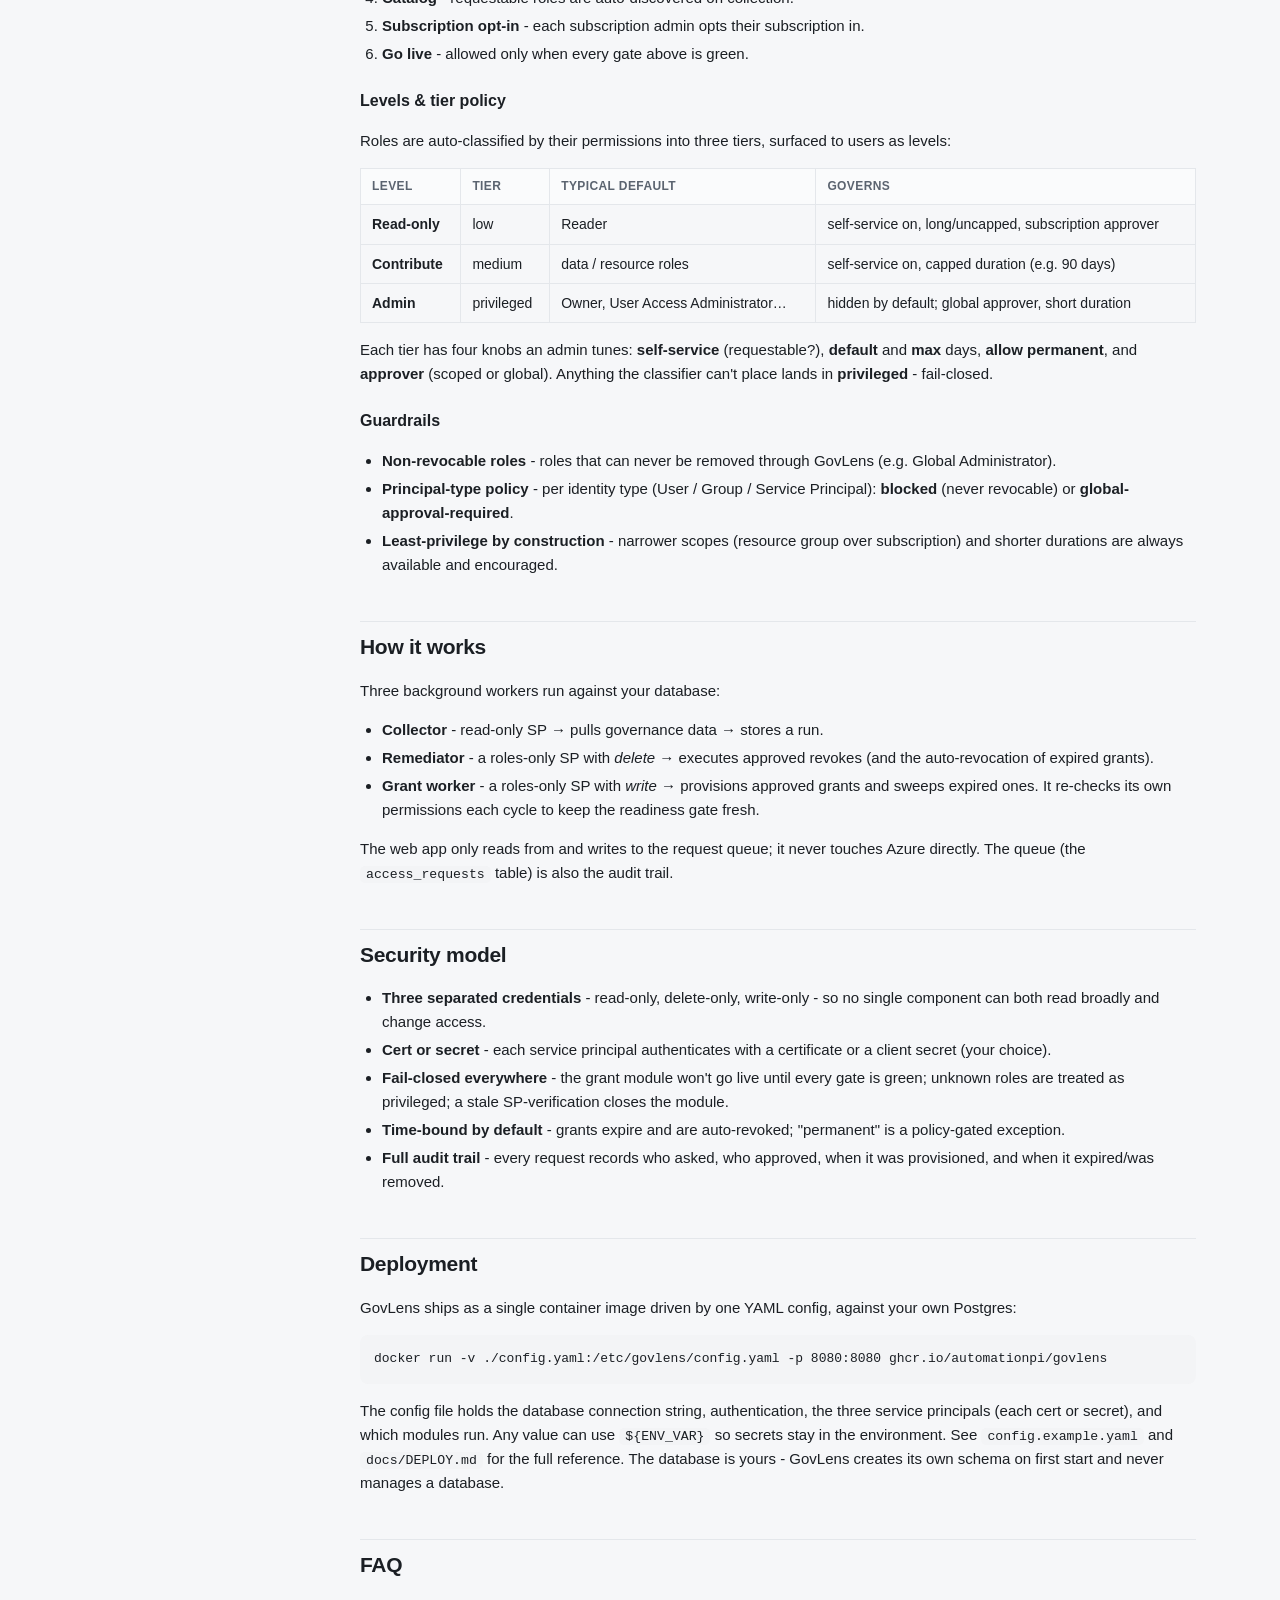
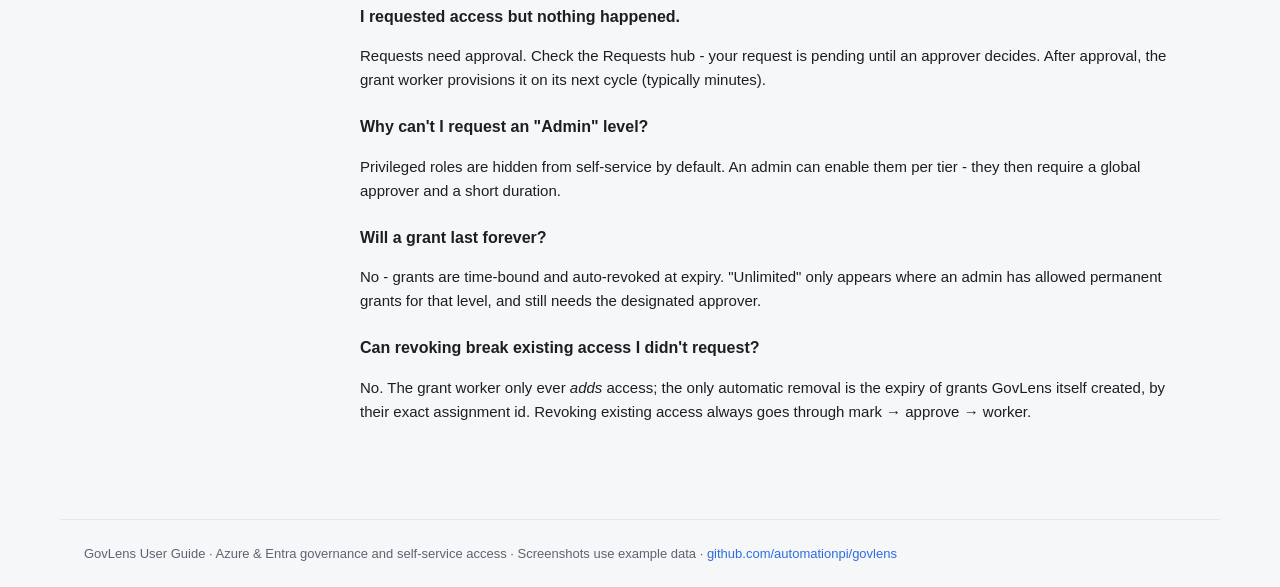
==== commit 21a2043f: "docs: add dashboard screenshot and documentation links to README; add repo links to the guides" ====
--- a/docs/user-guide/index.html
+++ b/docs/user-guide/index.html
@@ -9,7 +9,7 @@
 <body>
 <div class="topbar">
   <span class="brand">Gov<span class="lens">Lens</span></span>
-  <nav class="gnav"><a href="index.html" class="active">User Guide</a><a href="operator.html">Operator Guide</a></nav>
+  <nav class="gnav"><a href="index.html" class="active">User Guide</a><a href="operator.html">Operator Guide</a><a href="https://github.com/automationpi/govlens" target="_blank" rel="noopener">GitHub &#8599;</a></nav>
   <span style="flex:1"></span>
   <span class="tag">Azure &amp; Entra governance</span>
 </div>
@@ -246,7 +246,8 @@
 </div>
 
 <footer>
-  GovLens User Guide · Azure &amp; Entra governance and self-service access · Screenshots use example data.
+  GovLens User Guide · Azure &amp; Entra governance and self-service access · Screenshots use example data ·
+  <a href="https://github.com/automationpi/govlens">github.com/automationpi/govlens</a>
 </footer>
 </body>
 </html>
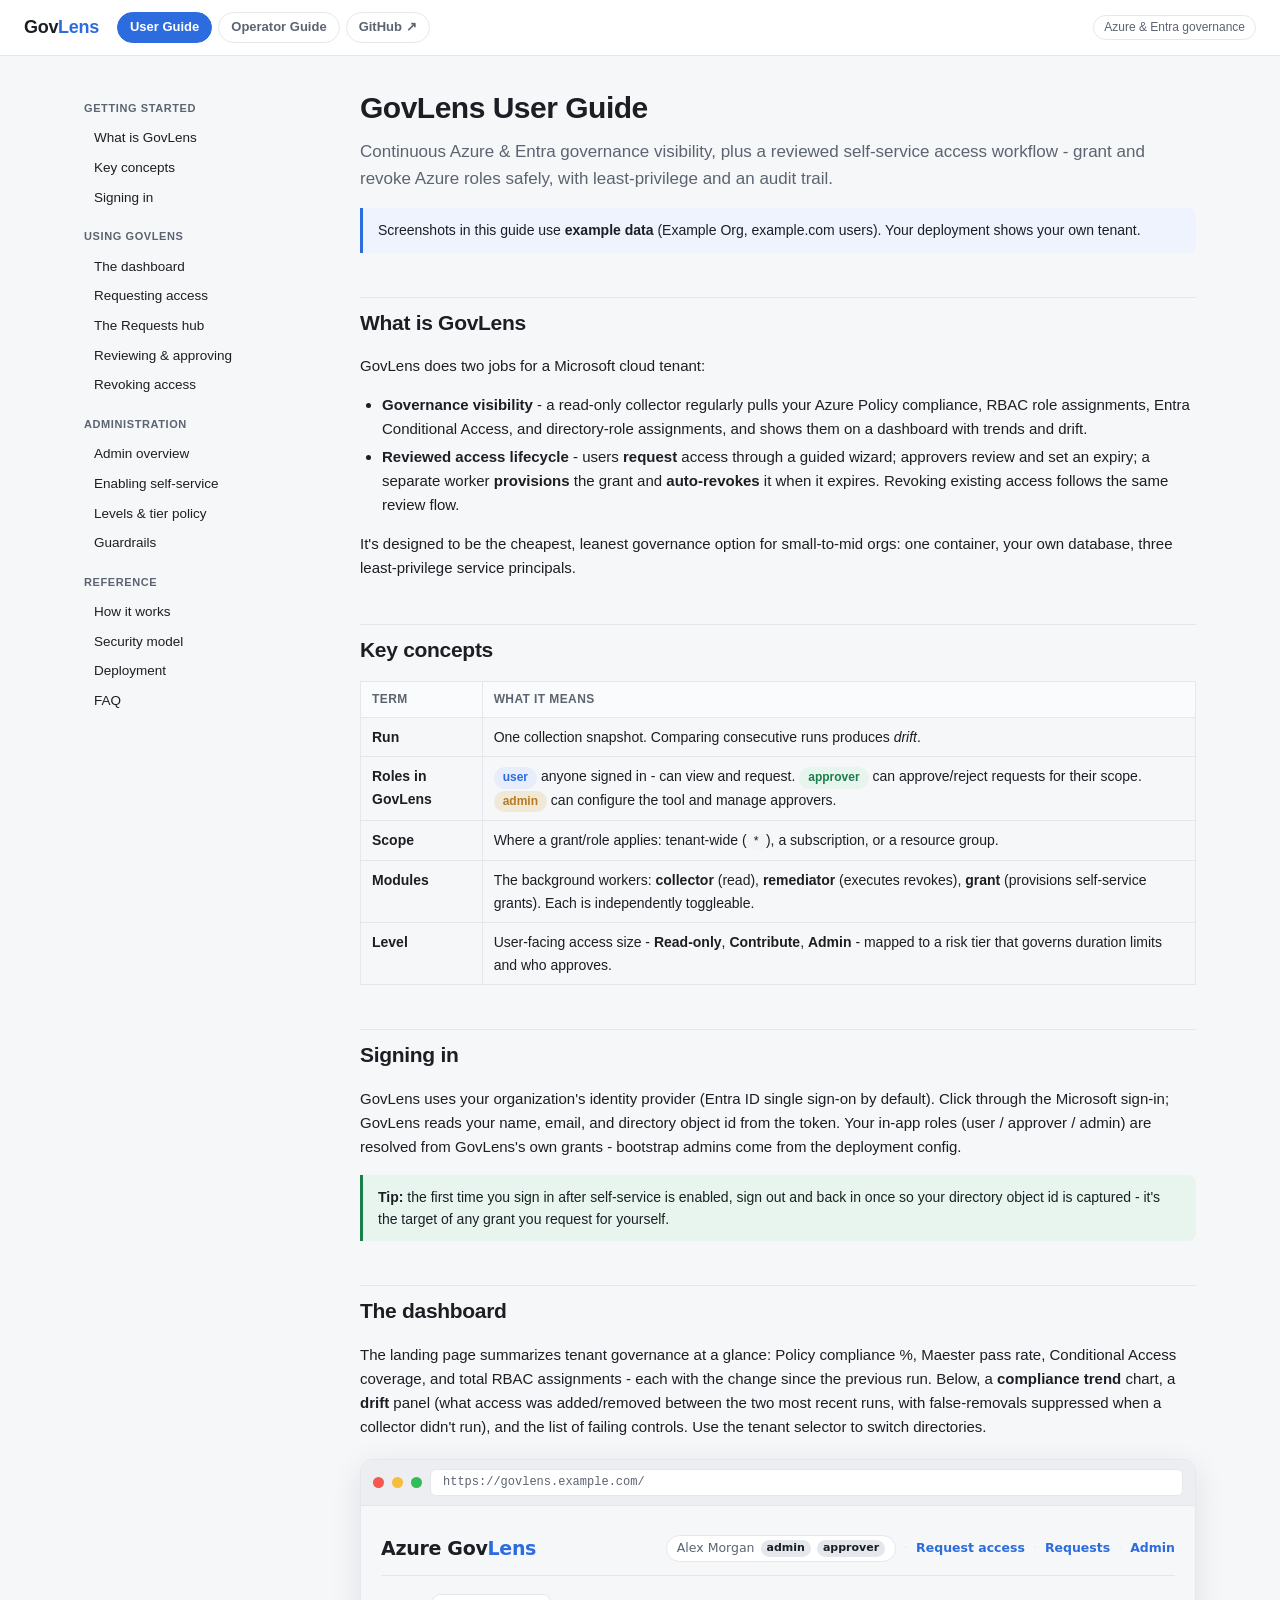
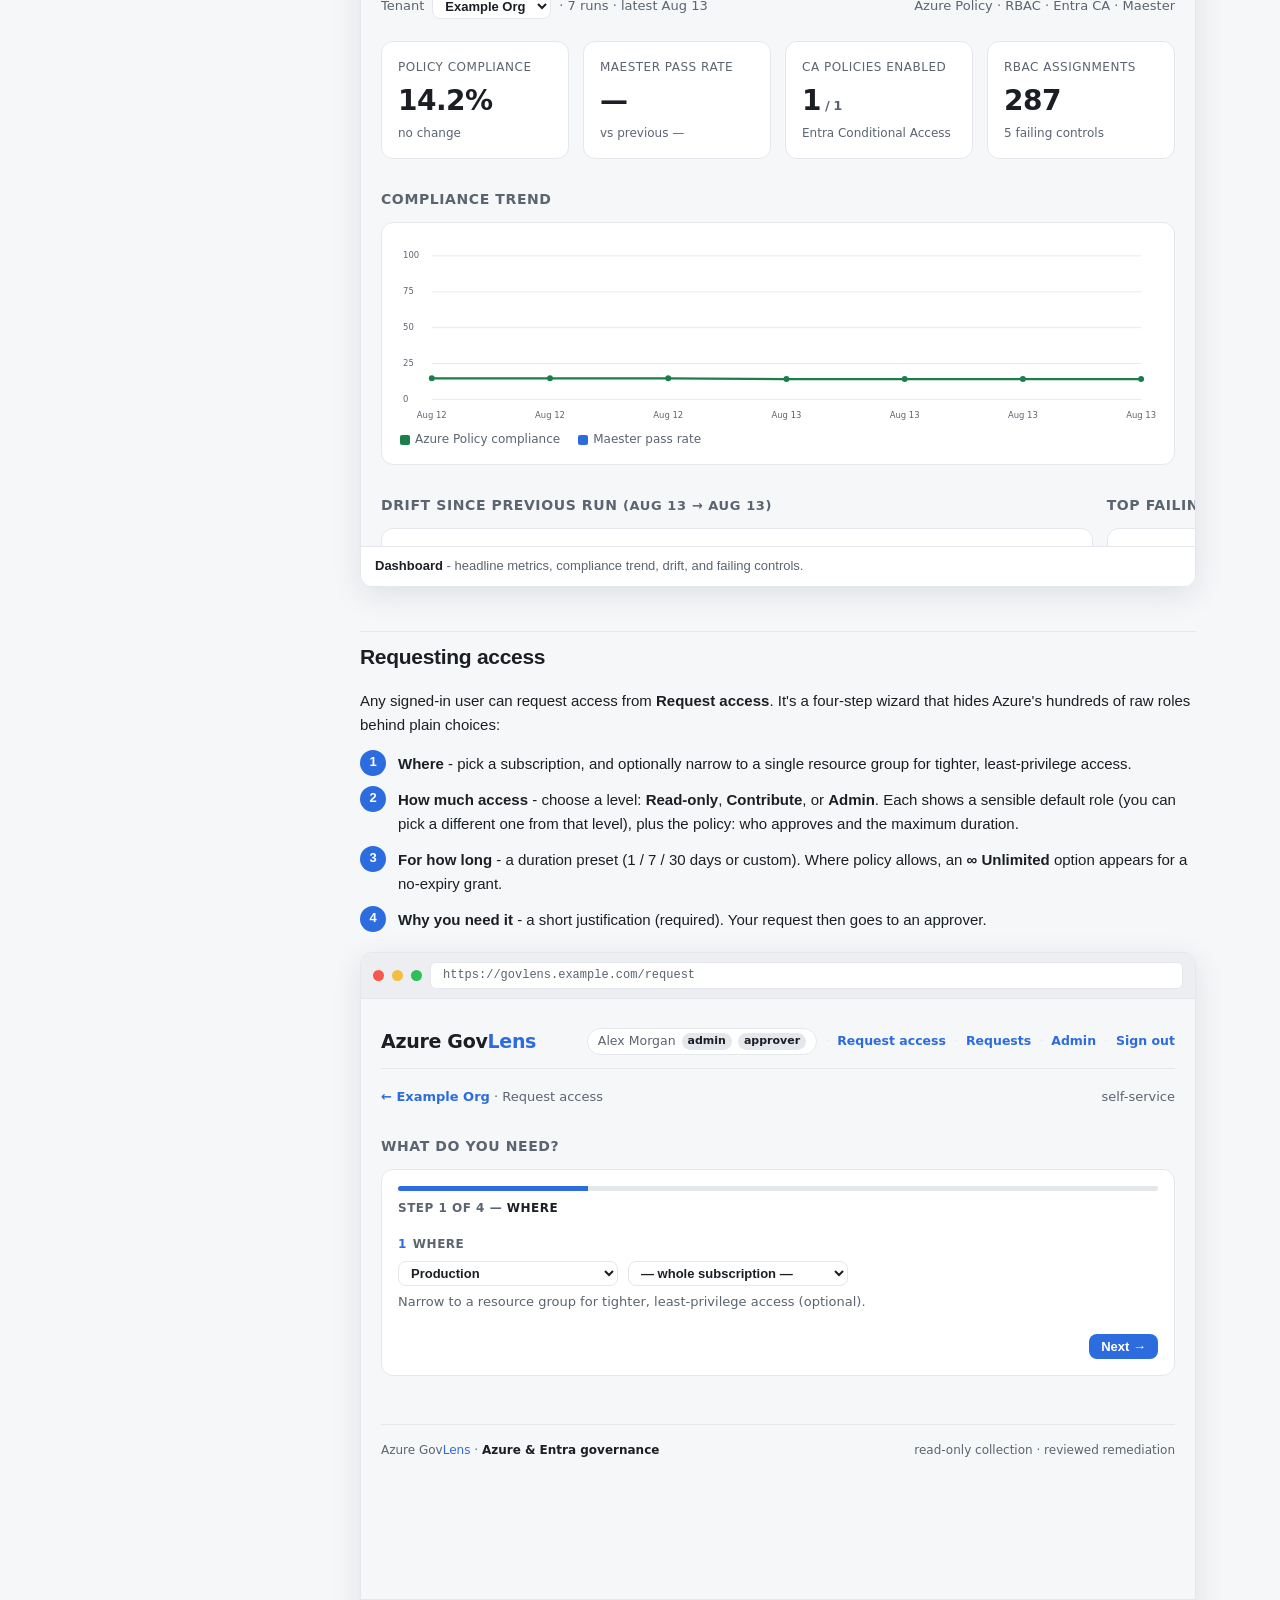
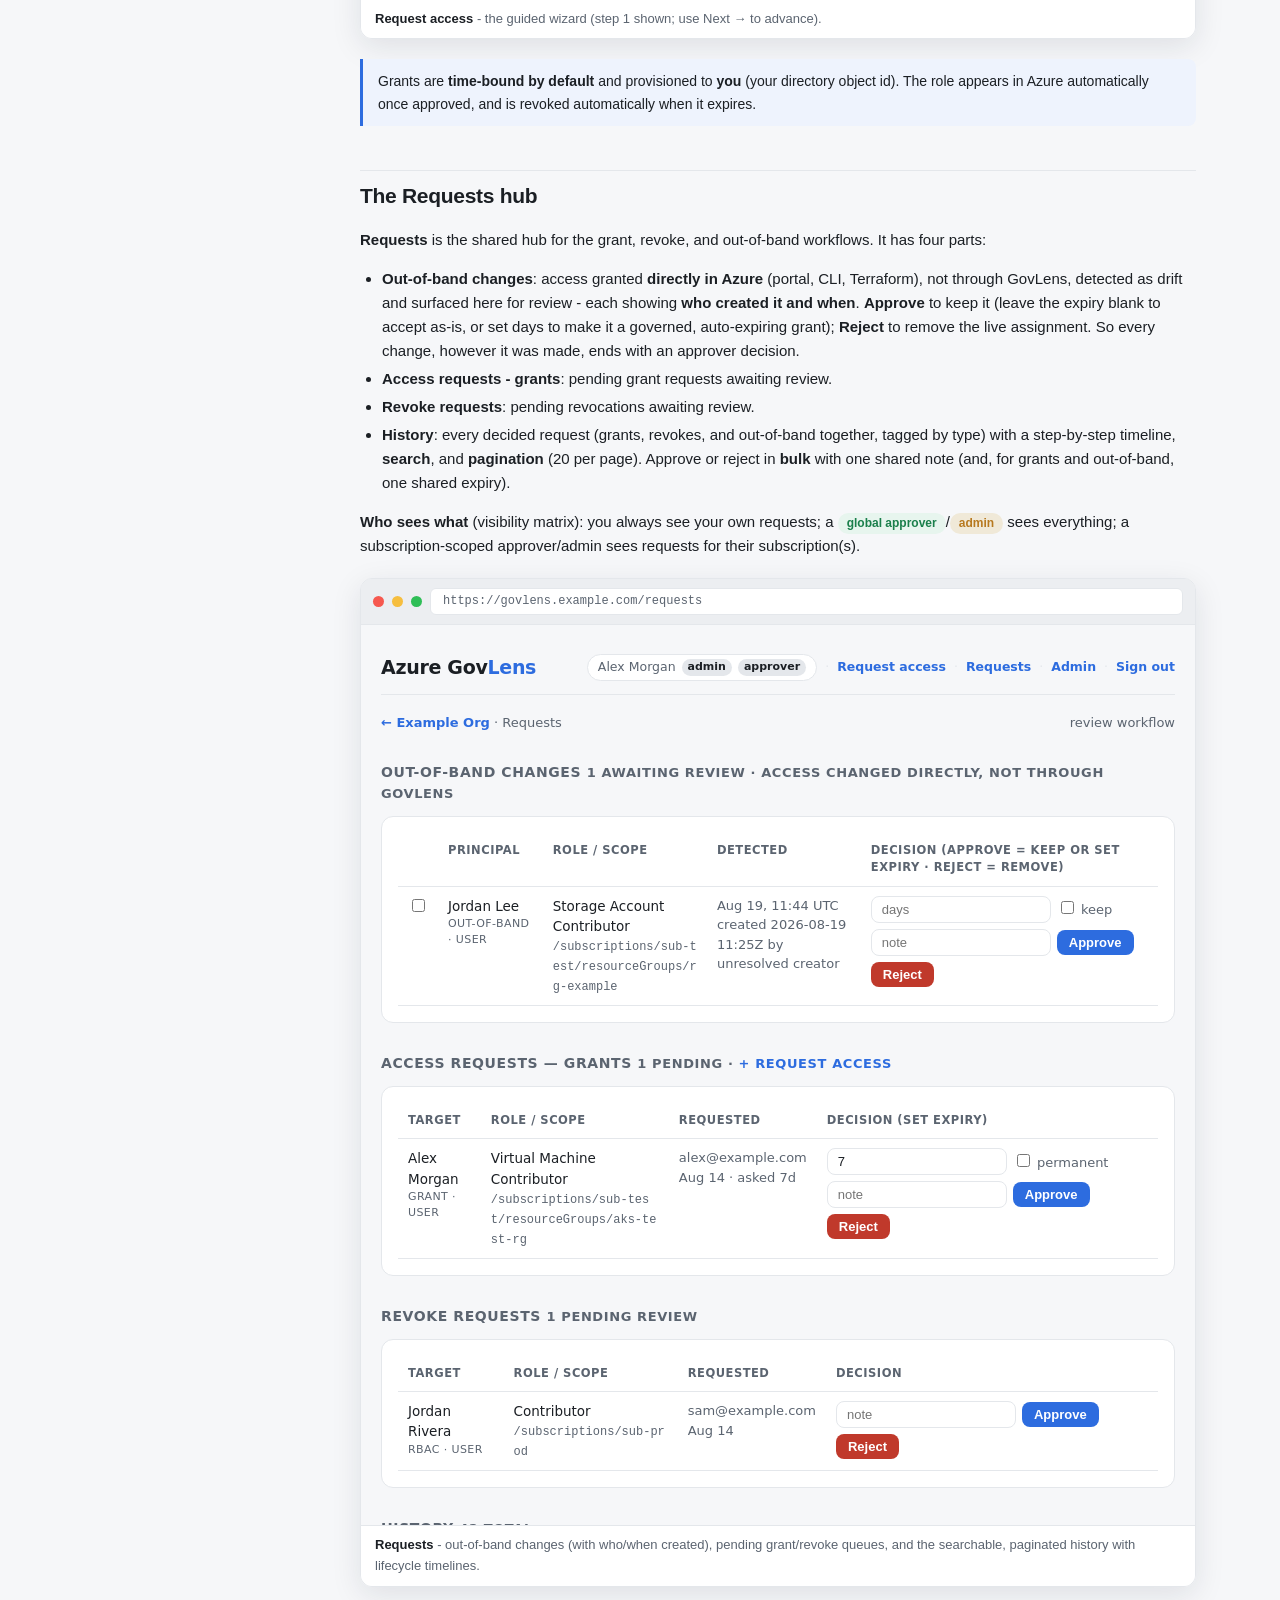
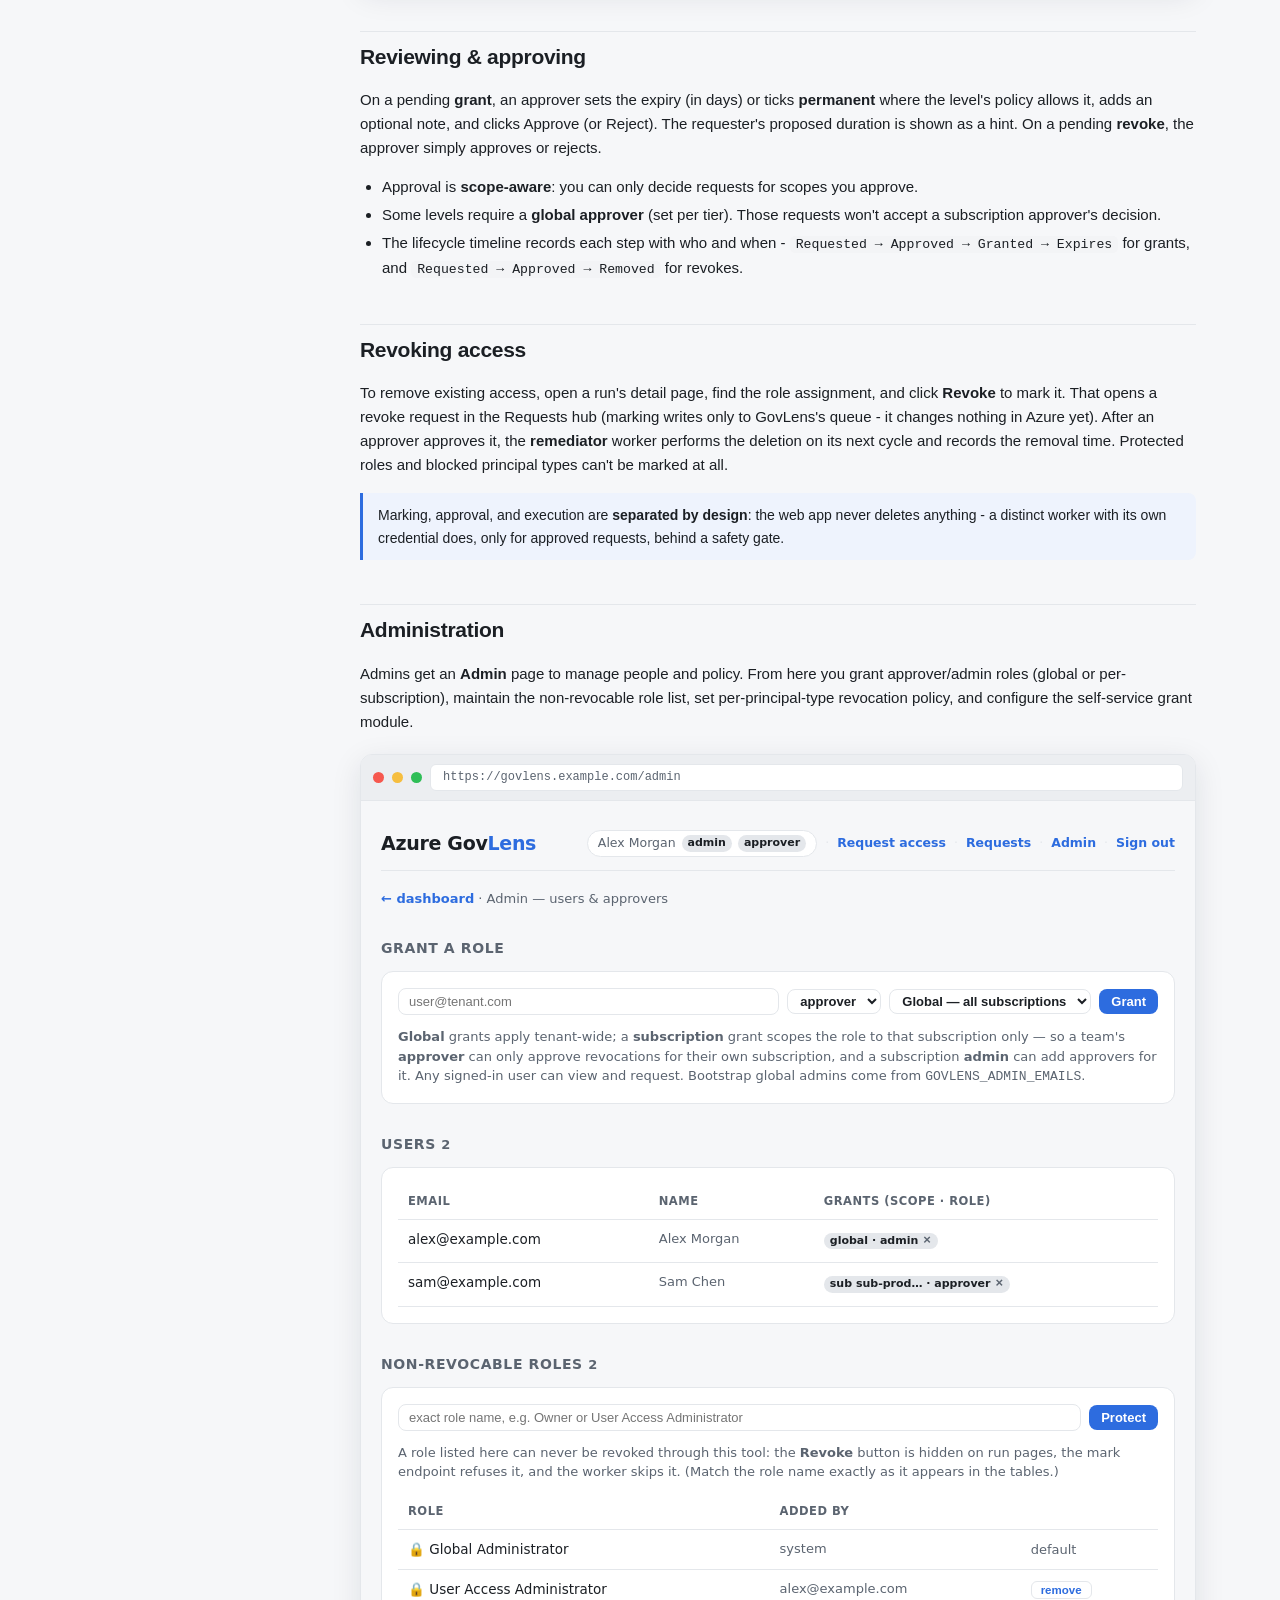
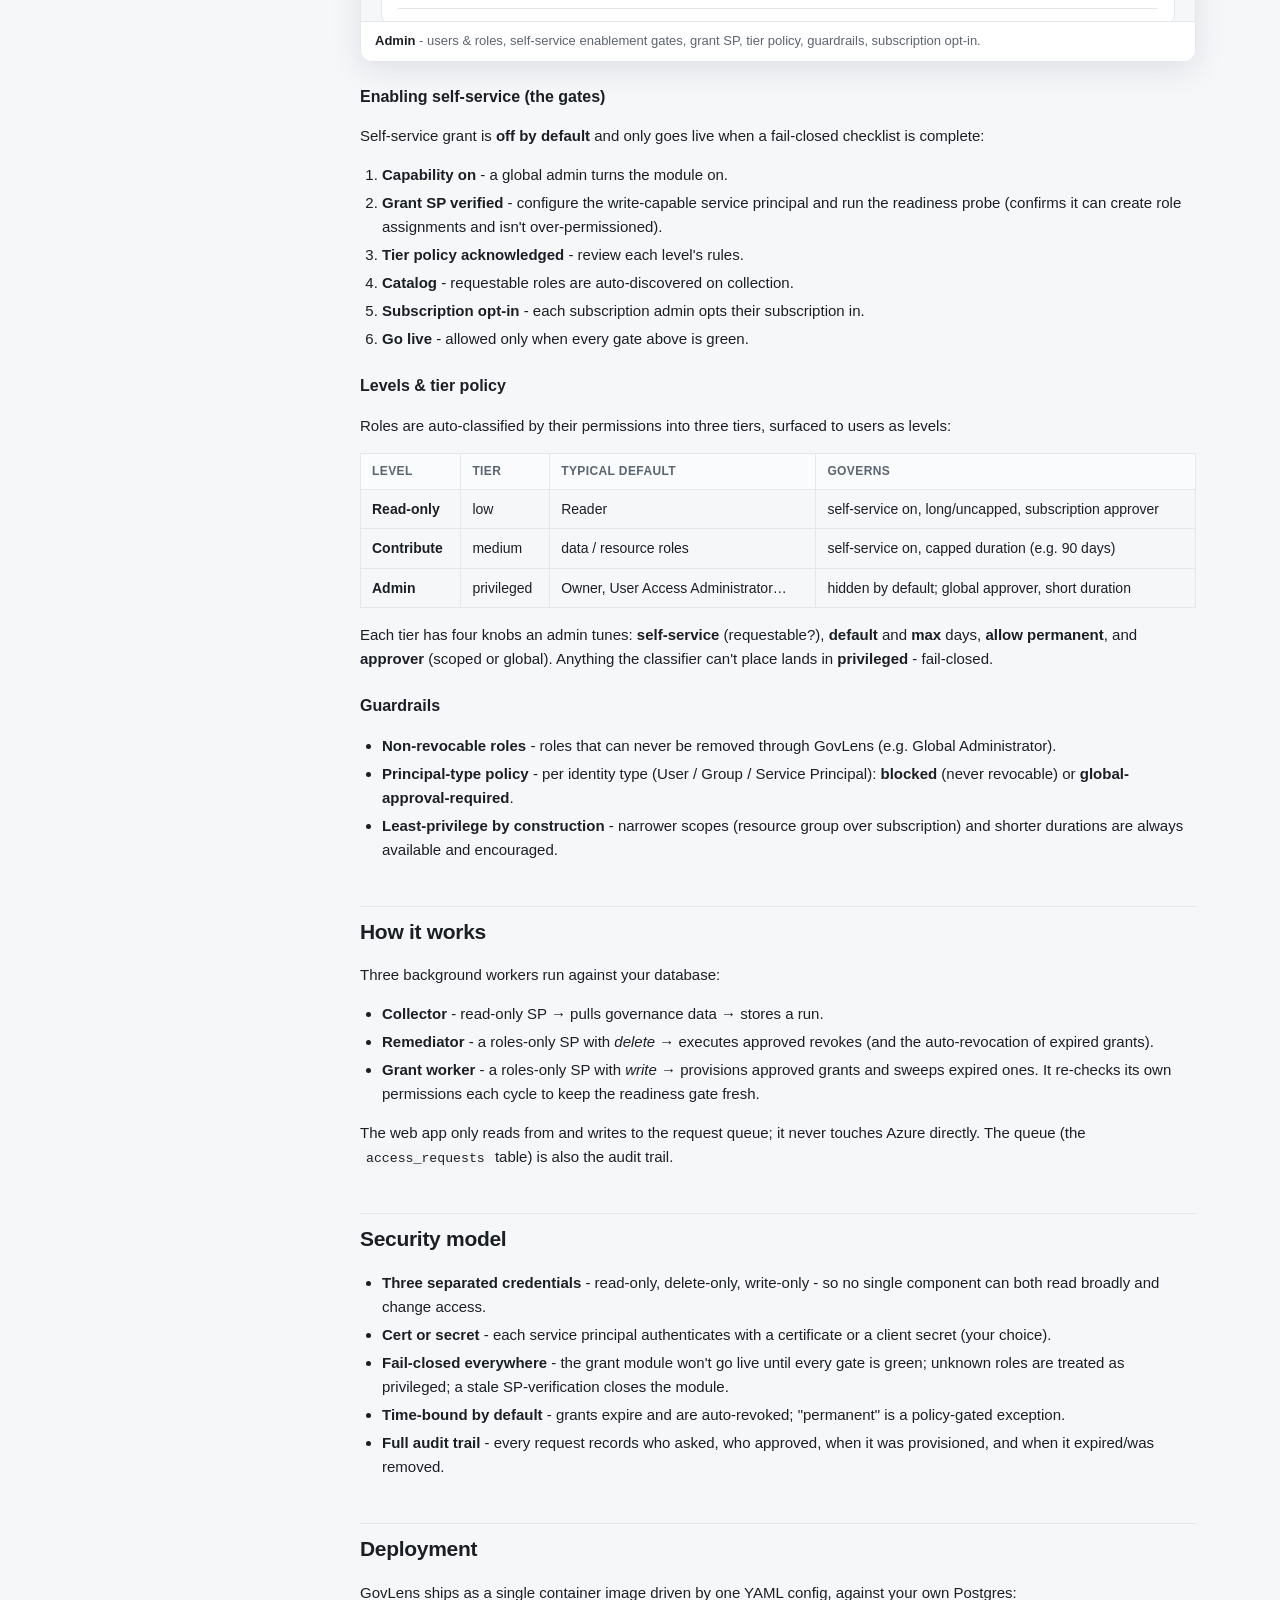
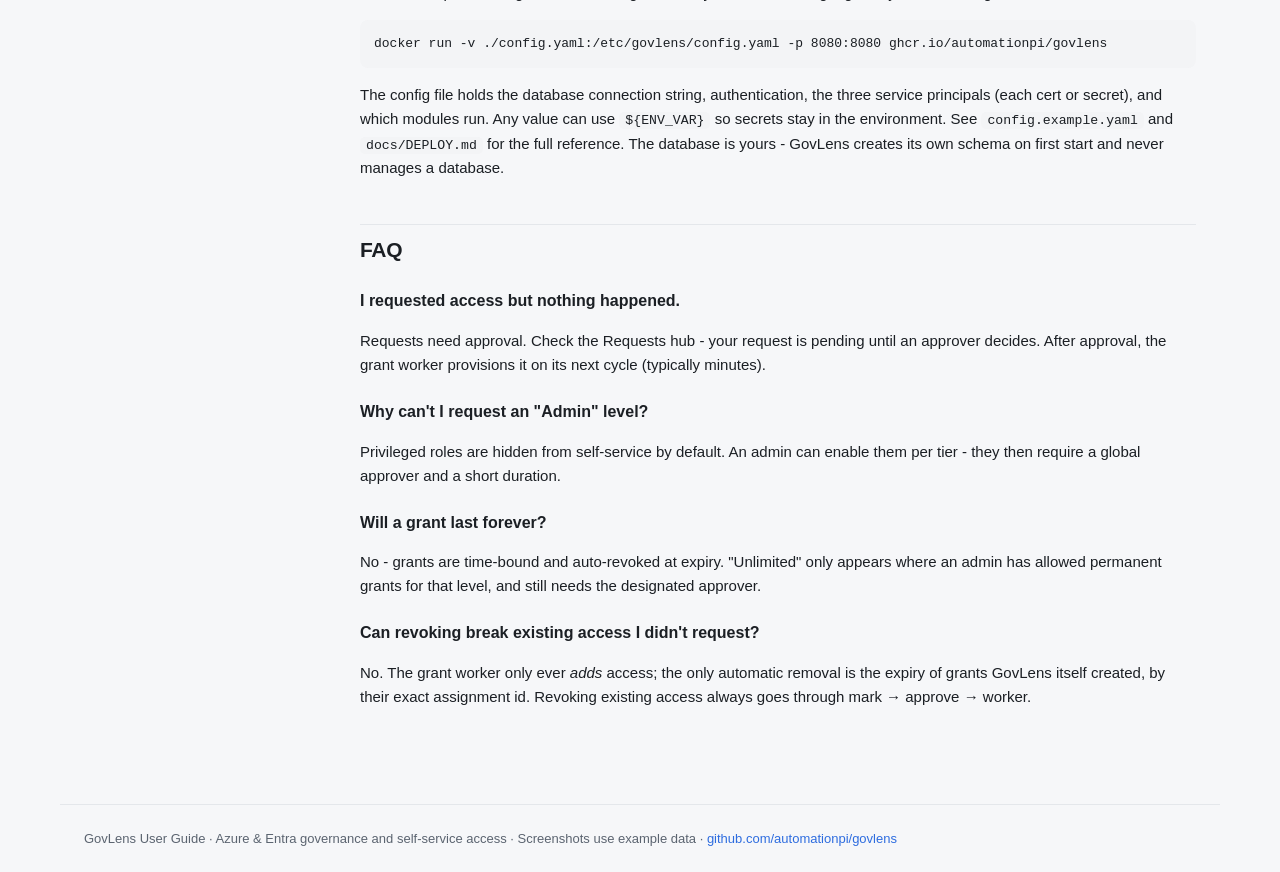
==== commit 38df7ee3: "collector: change attribution on drift + dormancy foundation + docs Roadmap #1 (change attribution):" ====
--- a/docs/user-guide/index.html
+++ b/docs/user-guide/index.html
@@ -116,12 +116,18 @@
   The role appears in Azure automatically once approved, and is revoked automatically when it expires.</div>
 
   <h2 id="requests">The Requests hub</h2>
-  <p><b>Requests</b> is the shared hub for both grant and revoke workflows. It has three parts:</p>
-  <ul>
+  <p><b>Requests</b> is the shared hub for the grant, revoke, and out-of-band workflows. It has four parts:</p>
+  <ul>
+    <li><b>Out-of-band changes</b>: access granted <b>directly in Azure</b> (portal, CLI, Terraform), not
+    through GovLens, detected as drift and surfaced here for review - each showing <b>who created it and when</b>.
+    <b>Approve</b> to keep it (leave the expiry blank to accept as-is, or set days to make it a governed,
+    auto-expiring grant); <b>Reject</b> to remove the live assignment. So every change, however it was made,
+    ends with an approver decision.</li>
     <li><b>Access requests - grants</b>: pending grant requests awaiting review.</li>
     <li><b>Revoke requests</b>: pending revocations awaiting review.</li>
-    <li><b>History</b>: every decided request (grants and revokes together, tagged by type) with a
-    step-by-step timeline, <b>search</b>, and <b>pagination</b> (20 per page).</li>
+    <li><b>History</b>: every decided request (grants, revokes, and out-of-band together, tagged by type) with a
+    step-by-step timeline, <b>search</b>, and <b>pagination</b> (20 per page). Approve or reject in <b>bulk</b>
+    with one shared note (and, for grants and out-of-band, one shared expiry).</li>
   </ul>
   <p><b>Who sees what</b> (visibility matrix): you always see your own requests; a
   <span class="pill p-approver">global approver</span>/<span class="pill p-admin">admin</span> sees everything;
@@ -129,8 +135,8 @@
   <div class="shot">
     <div class="chrome"><span class="dot" style="background:#f6584f"></span><span class="dot" style="background:#f6be3f"></span>
       <span class="dot" style="background:#2fbe57"></span><span class="url">https://govlens.example.com/requests</span></div>
-    <iframe src="screens/requests.html" style="height:760px" title="Requests hub" loading="lazy"></iframe>
-    <div class="cap"><b>Requests</b> - pending grant/revoke queues and the searchable, paginated history with lifecycle timelines.</div>
+    <iframe src="screens/requests.html" style="height:900px" title="Requests hub" loading="lazy"></iframe>
+    <div class="cap"><b>Requests</b> - out-of-band changes (with who/when created), pending grant/revoke queues, and the searchable, paginated history with lifecycle timelines.</div>
   </div>
 
   <h2 id="approve">Reviewing &amp; approving</h2>
